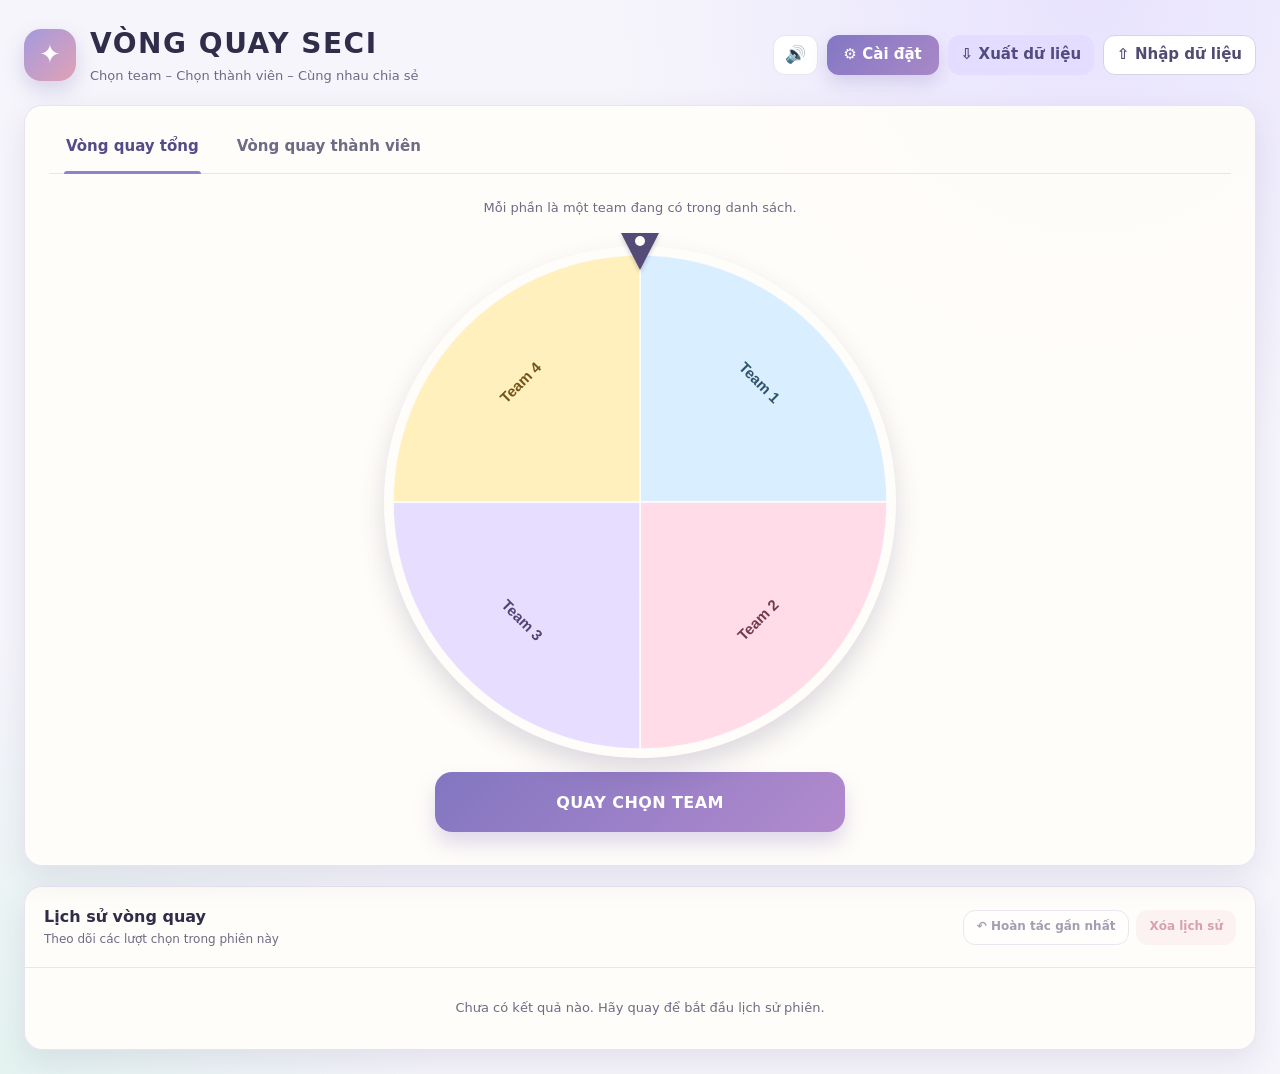
==== index.html @ f9c564bc "Add dramatic wheel spin audio" ====
<!doctype html>
<html lang="vi">
<head>
  <meta charset="UTF-8" />
  <meta name="viewport" content="width=device-width, initial-scale=1.0" />
  <meta name="theme-color" content="#7d78bd" />
  <title>Vòng quay SECI</title>
  <style>
    :root {
      --ink: #302d4a;
      --muted: #6e6b85;
      --paper: #fffdf9;
      --canvas: #f6f5fb;
      --line: #e8e5f0;
      --lilac: #e4ddff;
      --lavender: #8d82c9;
      --pink: #ffdce6;
      --rose: #db7893;
      --mint: #d5f2e7;
      --teal: #5aa98e;
      --cream: #fff0bd;
      --gold: #c99838;
      --blue: #d8edff;
      --blue-strong: #599cc7;
      --danger: #b54f6e;
      --shadow: 0 12px 32px rgba(61, 51, 106, .10);
      --radius: 18px;
    }

    * { box-sizing: border-box; }
    html { min-width: 320px; background: var(--canvas); }
    body {
      min-height: 100vh; margin: 0; color: var(--ink); background:
        radial-gradient(circle at 85% 0%, rgba(228, 221, 255, .75), transparent 30rem),
        radial-gradient(circle at 0% 100%, rgba(213, 242, 231, .55), transparent 27rem), var(--canvas);
      font-family: system-ui, -apple-system, "Segoe UI", Roboto, "Noto Sans", Arial, sans-serif; font-size: 15px; line-height: 1.45;
    }
    button, input { font: inherit; }
    button { color: inherit; cursor: pointer; }
    button:disabled { opacity: .52; cursor: not-allowed; transform: none !important; }
    .app-shell { max-width: 1600px; margin: 0 auto; padding: 24px; }
    .topbar {
      display: flex; align-items: center; justify-content: space-between; gap: 22px;
      margin-bottom: 20px;
    }
    .brand { display: flex; align-items: center; gap: 14px; }
    .brand-mark {
      position: relative; width: 52px; height: 52px; display: grid; place-items: center; padding: 0; overflow: hidden; border: 0; border-radius: 17px;
      background: linear-gradient(135deg, #a49add, #e1a1b6); color: white; box-shadow: 0 9px 20px rgba(122, 108, 183, .25);
      font-size: 26px; transform: none;
    }
    .brand-mark img { width: 100%; height: 100%; display: none; object-fit: cover; transform: none; }
    .brand-mark.has-image img { display: block; }
    .brand-mark.has-image .brand-symbol { display: none; }
    .brand-mark::after { content: "Đổi"; position: absolute; inset: auto 0 0; padding: 3px 0 4px; color: white; background: rgba(50,45,74,.72); font-size: 9px; font-weight: 850; opacity: 0; transition: opacity .18s ease; }
    .brand-mark:hover::after, .brand-mark:focus-visible::after { opacity: 1; }
    h1, h2, h3, p { margin: 0; }
    h1 { letter-spacing: .055em; font-size: clamp(20px, 3vw, 28px); font-weight: 800; }
    .tagline { color: var(--muted); margin-top: 2px; font-size: 13px; }
    .top-actions { display: flex; align-items: center; gap: 9px; flex-wrap: wrap; justify-content: flex-end; }
    .icon-button, .soft-button, .outline-button, .primary-button, .danger-button {
      border: 0; min-height: 40px; border-radius: 12px; font-weight: 750; transition: transform .18s ease, filter .18s ease, background .18s ease;
    }
    .icon-button:hover, .soft-button:hover, .outline-button:hover, .primary-button:hover, .danger-button:hover { transform: translateY(-2px); filter: brightness(.98); }
    .icon-button { min-width: 40px; padding: 0 11px; background: white; border: 1px solid var(--line); font-size: 17px; }
    .soft-button { padding: 0 13px; background: var(--lilac); color: #514b80; }
    .outline-button { padding: 0 13px; background: white; border: 1px solid #d8d2e7; color: #504b70; }
    .primary-button { padding: 0 17px; background: linear-gradient(135deg, #8377c4, #a988c7); color: white; box-shadow: 0 8px 18px rgba(120, 103, 181, .22); }
    .danger-button { padding: 0 13px; background: #fde8ed; color: var(--danger); }

    .main-layout { display: block; }
    .panel { background: rgba(255, 253, 249, .94); border: 1px solid rgba(231, 226, 241, .95); border-radius: var(--radius); box-shadow: var(--shadow); }
    .side-panel { overflow: hidden; position: sticky; top: 15px; }
    .panel-heading { display: flex; align-items: flex-start; justify-content: space-between; gap: 12px; padding: 20px 19px 14px; }
    .panel-heading h2 { font-size: 16px; }
    .panel-subtitle { font-size: 12px; color: var(--muted); margin-top: 3px; }
    .team-list { max-height: calc(100vh - 278px); min-height: 165px; overflow: auto; padding: 0 12px 12px; }
    .empty-side { text-align: center; padding: 26px 12px; color: var(--muted); font-size: 13px; }
    .team-card { border: 1px solid var(--line); border-radius: 14px; background: #fff; margin: 8px 0; overflow: hidden; }
    .team-card.selected { border-color: #afa5de; box-shadow: 0 0 0 3px rgba(164, 154, 221, .15); }
    .team-top { display: flex; align-items: center; gap: 8px; padding: 10px; }
    .team-collapse { flex: 1; display: flex; align-items: center; gap: 9px; min-width: 0; background: transparent; border: 0; text-align: left; padding: 0; }
    .chevron { color: var(--muted); font-size: 11px; width: 12px; transition: transform .2s; }
    .is-collapsed .chevron { transform: rotate(-90deg); }
    .team-name { overflow: hidden; text-overflow: ellipsis; white-space: nowrap; font-weight: 800; font-size: 14px; }
    .count { flex: 0 0 auto; font-size: 11px; font-weight: 800; padding: 3px 7px; border-radius: 100px; color: #4e8d78; background: var(--mint); }
    .mini-actions { display: flex; gap: 3px; }
    .mini-button { width: 29px; height: 29px; display: grid; place-items: center; border: 0; border-radius: 8px; background: transparent; color: var(--muted); font-size: 14px; }
    .mini-button:hover { background: #f4f1fb; color: var(--lavender); }
    .mini-button.delete:hover { background: #fbe8ed; color: var(--danger); }
    .member-list { padding: 0 10px 9px 30px; }
    .member-row { display: flex; align-items: center; min-height: 32px; gap: 6px; color: #58546e; font-size: 13px; }
    .member-dot { height: 6px; width: 6px; border-radius: 50%; background: #b3a9df; flex: 0 0 auto; }
    .member-name { flex: 1; overflow: hidden; white-space: nowrap; text-overflow: ellipsis; }
    .member-empty { color: #9994aa; font-size: 12px; padding: 4px 0; }
    .add-member { width: 100%; margin: 7px 0 1px; min-height: 31px; color: #5c5493; font-size: 12px; font-weight: 800; background: #f3f0fd; border: 0; border-radius: 9px; }
    .add-team-wrap { padding: 12px; border-top: 1px solid var(--line); }
    .add-team-wrap .primary-button { width: 100%; }
    .manage-tools { padding: 0 12px 13px; display: grid; grid-template-columns: 1fr 1fr; gap: 7px; }
    .manage-tools button { min-height: 34px; font-size: 12px; }
    .file-input { display: none; }

    .workspace { min-width: 0; display: grid; gap: 20px; }
    .spinner-panel { min-height: 650px; padding: 0 24px 25px; overflow: hidden; position: relative; }
    .tabs { height: 68px; display: flex; align-items: end; gap: 4px; border-bottom: 1px solid var(--line); }
    .tab-button { position: relative; padding: 0 17px 16px; background: transparent; color: var(--muted); border: 0; font-weight: 800; }
    .tab-button[aria-selected="true"] { color: #534c86; }
    .tab-button[aria-selected="true"]::after { content: ""; position: absolute; height: 3px; border-radius: 3px 3px 0 0; background: #8e82c9; left: 15px; right: 15px; bottom: -1px; }
    .spin-layout { min-height: 560px; display: grid; place-items: center; }
    .wheel-area { width: 100%; min-width: 0; display: grid; justify-items: center; padding: 25px 0 8px; }
    .wheel-caption { font-size: 13px; color: var(--muted); text-align: center; max-width: 510px; margin: 0 auto 14px; }
    .member-team-picker { width: min(100%, 430px); display: flex; align-items: center; gap: 11px; margin: 0 auto 13px; padding: 10px 12px; border: 1px solid #ddd7ee; border-radius: 14px; background: #f8f5ff; }
    .member-team-picker[hidden] { display: none; }
    .member-team-picker label { flex: 0 0 auto; color: #5d5680; font-size: 12px; font-weight: 850; }
    .member-team-picker select { min-width: 0; flex: 1; height: 38px; padding: 0 34px 0 11px; border: 1px solid #d7d0e8; border-radius: 10px; outline: none; color: var(--ink); background: white; font-weight: 750; cursor: pointer; }
    .member-team-picker select:focus { border-color: #9287cc; box-shadow: 0 0 0 3px rgba(146, 135, 204, .16); }
    .wheel-wrap { width: min(100%, 540px); position: relative; aspect-ratio: 1; display: grid; place-items: center; padding: 14px; }
    .pointer { z-index: 4; position: absolute; top: 1px; left: 50%; transform: translateX(-50%); width: 0; height: 0; border-left: 19px solid transparent; border-right: 19px solid transparent; border-top: 37px solid #554b77; filter: drop-shadow(0 3px 2px rgba(45, 41, 67, .2)); }
    .pointer::after { content: ""; position: absolute; top: -34px; left: -5px; width: 10px; height: 10px; background: #fffdf9; border-radius: 50%; }
    .wheel-disc { width: 100%; height: 100%; border: 9px solid #fffdf9; border-radius: 50%; background: #fff; box-shadow: 0 13px 26px rgba(65, 56, 111, .18), inset 0 0 0 1px rgba(80,70,110,.11); overflow: hidden; will-change: transform; }
    #wheelCanvas { display: block; width: 100%; height: 100%; }
    .wheel-empty { position: absolute; inset: 15%; display: grid; place-items: center; text-align: center; border-radius: 50%; padding: 40px; color: var(--muted); background: #f5f3fa; font-size: 14px; }
    .wheel-empty[hidden] { display: none; }
    .spin-button { width: min(100%, 410px); min-height: 60px; border: 0; border-radius: 17px; background: linear-gradient(135deg, #8276c1, #b28acd); color: white; font-size: 16px; letter-spacing: .025em; font-weight: 900; box-shadow: 0 12px 20px rgba(129, 111, 190, .25); transition: transform .18s ease, box-shadow .18s ease; }
    .spin-button:hover { transform: translateY(-3px); box-shadow: 0 16px 25px rgba(129, 111, 190, .32); }
    .spin-button.spinning { background: linear-gradient(135deg, #aaa4c5, #bca7c2); }

    .selected-team-card { padding: 18px; background: linear-gradient(140deg, #f4f1ff, #fffaf7); border: 1px solid #e5def8; border-radius: 15px; }
    .selected-team-card .eyebrow, .setting-label { color: var(--muted); font-size: 11px; font-weight: 850; letter-spacing: .06em; text-transform: uppercase; }
    .selected-team-name { margin-top: 5px; font-weight: 900; font-size: 18px; overflow-wrap: anywhere; }
    .not-selected { color: var(--muted); font-size: 14px; line-height: 1.6; }
    .settings-card { padding: 17px; border: 1px solid var(--line); border-radius: 15px; background: #fff; }
    .setting-row { display: flex; gap: 12px; align-items: center; justify-content: space-between; }
    .setting-copy { font-weight: 800; font-size: 13px; }
    .setting-help { color: var(--muted); font-size: 12px; margin-top: 3px; max-width: 200px; }
    .switch { position: relative; flex: 0 0 auto; width: 46px; height: 26px; border: 0; border-radius: 16px; background: #d9d6e3; padding: 0; transition: background .2s; }
    .switch::after { content: ""; position: absolute; top: 4px; left: 4px; width: 18px; height: 18px; border-radius: 50%; background: #fff; box-shadow: 0 1px 3px rgba(0,0,0,.16); transition: transform .2s; }
    .switch.on { background: #7eb89e; }
    .switch.on::after { transform: translateX(20px); }
    .action-stack { display: grid; gap: 8px; }
    .action-stack button { width: 100%; min-height: 39px; font-size: 12px; }
    .available-counter { padding: 12px 15px; color: #57516e; background: #fff8dd; border: 1px solid #f3e5ad; border-radius: 13px; font-size: 12px; }
    .available-counter strong { color: #a2711c; }

    .history-panel { overflow: hidden; }
    .history-head { display: flex; gap: 12px; align-items: center; justify-content: space-between; padding: 18px 19px; border-bottom: 1px solid var(--line); }
    .history-head h2 { font-size: 16px; }
    .history-actions { display: flex; gap: 7px; }
    .history-actions button { min-height: 35px; font-size: 12px; }
    .history-scroller { overflow-x: auto; }
    table { width: 100%; border-collapse: collapse; min-width: 660px; }
    th { color: var(--muted); background: #fcfbfe; font-size: 11px; letter-spacing: .04em; text-align: left; text-transform: uppercase; }
    th, td { padding: 12px 15px; border-bottom: 1px solid #efedf4; }
    td { font-size: 13px; }
    tbody tr:last-child td { border-bottom: 0; }
    .type-chip, .status-chip { display: inline-flex; align-items: center; border-radius: 50px; padding: 4px 8px; font-size: 11px; font-weight: 800; white-space: nowrap; }
    .type-team { color: #62529d; background: #eeeaff; }
    .type-member { color: #397d69; background: #e2f5ed; }
    .status-done { background: #dcf2e9; color: #347966; }
    .status-pending { background: #f6f1e8; color: #8e794a; }
    .history-empty { padding: 31px; color: var(--muted); text-align: center; font-size: 13px; }
    .history-result { font-weight: 800; max-width: 210px; overflow: hidden; text-overflow: ellipsis; white-space: nowrap; }

    .modal-backdrop { z-index: 50; position: fixed; inset: 0; display: none; align-items: center; justify-content: center; padding: 18px; background: rgba(42, 37, 62, .38); backdrop-filter: blur(3px); }
    .modal-backdrop.is-open { display: flex; animation: fade .2s ease; }
    .modal { width: min(100%, 500px); padding: 26px; border-radius: 22px; background: #fffdf9; box-shadow: 0 24px 70px rgba(38, 31, 66, .25); animation: pop .28s cubic-bezier(.2,.8,.2,1); }
    .modal.small { width: min(100%, 420px); }
    .modal-kicker { color: #8277b3; font-size: 12px; text-align: center; font-weight: 900; letter-spacing: .12em; text-transform: uppercase; }
    .modal-result { margin: 9px 0 2px; text-align: center; font-size: clamp(25px, 5vw, 34px); line-height: 1.16; font-weight: 900; overflow-wrap: anywhere; }
    .modal-detail { margin: 8px 0 23px; text-align: center; color: var(--muted); }
    .result-symbol { width: 64px; height: 64px; display: grid; place-items: center; margin: -52px auto 14px; border-radius: 20px; background: linear-gradient(135deg, #a79cdb, #e69db5); color: white; font-size: 31px; box-shadow: 0 10px 20px rgba(126, 105, 179, .3); }
    .modal-actions { display: flex; justify-content: center; flex-wrap: wrap; gap: 9px; }
    .modal-actions button { min-height: 42px; }
    #settingsBackdrop { z-index: 45; }
    .settings-modal { width: min(1060px, 100%); max-height: min(840px, calc(100vh - 28px)); display: flex; flex-direction: column; overflow: hidden; border-radius: 22px; background: #fffdf9; box-shadow: 0 24px 70px rgba(38, 31, 66, .25); animation: pop .28s cubic-bezier(.2,.8,.2,1); }
    .settings-head { display: flex; align-items: center; justify-content: space-between; gap: 16px; padding: 19px 22px; border-bottom: 1px solid var(--line); }
    .settings-head h2 { font-size: 20px; }
    .settings-head p { margin-top: 3px; color: var(--muted); font-size: 13px; }
    .settings-grid { display: grid; grid-template-columns: minmax(330px, 1.2fr) minmax(280px, .8fr); min-height: 0; overflow: auto; }
    .settings-modal .side-panel { position: static; border: 0; border-radius: 0; box-shadow: none; border-right: 1px solid var(--line); background: transparent; }
    .settings-modal .team-list { max-height: 490px; }
    .round-settings { display: grid; gap: 13px; align-content: center; padding: 22px; background: linear-gradient(145deg, rgba(245,242,253,.76), rgba(255,253,249,.1)); }
    .round-settings .action-stack { margin-top: 2px; }
    .dialog-title { font-size: 20px; }
    .dialog-message { color: var(--muted); margin: 8px 0 16px; }
    .dialog-label { display: block; margin-bottom: 6px; font-size: 12px; font-weight: 850; color: #5d5973; }
    .dialog-input { width: 100%; border: 1px solid #d9d3e5; outline: none; border-radius: 11px; padding: 11px 12px; color: var(--ink); background: #fff; }
    .dialog-input:focus { border-color: #9287cc; box-shadow: 0 0 0 3px rgba(146, 135, 204, .16); }
    .dialog-error { min-height: 18px; margin-top: 6px; color: var(--danger); font-size: 12px; }
    .dialog-actions { display: flex; justify-content: flex-end; gap: 8px; margin-top: 17px; }
    .toast { z-index: 80; position: fixed; left: 50%; bottom: 23px; transform: translate(-50%, 25px); opacity: 0; pointer-events: none; max-width: calc(100% - 30px); padding: 10px 15px; border-radius: 12px; color: #fff; background: #4f4965; box-shadow: 0 9px 22px rgba(34,30,50,.2); font-size: 13px; font-weight: 700; transition: opacity .2s, transform .2s; }
    .toast.show { opacity: 1; transform: translate(-50%, 0); }
    .toast.error { background: #a74d67; }
    .confetti-piece { z-index: 75; position: fixed; top: -22px; width: 9px; height: 14px; pointer-events: none; border-radius: 3px; animation: fall var(--fall-time) cubic-bezier(.1,.8,.2,1) forwards; }
    @keyframes fall { to { transform: translate(var(--drift), 110vh) rotate(720deg); opacity: .1; } }
    @keyframes fade { from { opacity: 0; } to { opacity: 1; } }
    @keyframes pop { from { transform: scale(.92) translateY(12px); opacity: 0; } to { transform: scale(1) translateY(0); opacity: 1; } }

    @media (max-width: 1050px) {
      .spinner-panel { padding-left: 18px; padding-right: 18px; }
    }
    @media (max-width: 720px) {
      .app-shell { padding: 12px; }
      .topbar { align-items: flex-start; flex-direction: column; gap: 13px; }
      .top-actions { justify-content: flex-start; width: 100%; }
      .spinner-panel { min-height: 0; }
      .tabs { overflow-x: auto; height: 59px; }
      .tab-button { white-space: nowrap; padding-left: 12px; padding-right: 12px; }
      .wheel-wrap { width: min(100%, 470px); }
      .spin-layout { min-height: 0; }
      .history-head { align-items: flex-start; flex-direction: column; }
      .history-actions { width: 100%; }
      .history-actions button { flex: 1; }
      .modal { padding: 24px 17px 18px; }
      .settings-grid { grid-template-columns: 1fr; }
      .settings-modal .side-panel { border-right: 0; border-bottom: 1px solid var(--line); }
      .settings-modal .team-list { max-height: 320px; }
      .round-settings { padding: 17px; }
    }
  </style>
</head>
<body>
  <main class="app-shell">
    <header class="topbar">
      <div class="brand">
        <button id="logoButton" class="brand-mark" type="button" title="Bấm để tải logo lên" aria-label="Tải ảnh logo lên">
          <span class="brand-symbol" aria-hidden="true">✦</span>
          <img id="brandLogo" alt="Logo SECI" />
        </button>
        <input id="logoInput" class="file-input" type="file" accept="image/png,image/jpeg,image/webp" />
        <div>
          <h1>VÒNG QUAY SECI</h1>
          <p class="tagline">Chọn team – Chọn thành viên – Cùng nhau chia sẻ</p>
        </div>
      </div>
      <div class="top-actions">
        <button id="soundButton" class="icon-button" type="button" title="Bật/tắt âm thanh" aria-label="Bật âm thanh">🔊</button>
        <button id="settingsButton" class="primary-button" type="button">⚙ Cài đặt</button>
        <button id="exportButton" class="soft-button" type="button">⇩ Xuất dữ liệu</button>
        <button id="importButton" class="outline-button" type="button">⇧ Nhập dữ liệu</button>
        <input id="importInput" class="file-input" type="file" accept="application/json,.json" />
      </div>
    </header>

    <div class="main-layout">
      <section class="workspace">
        <section class="panel spinner-panel" aria-label="Vòng quay may mắn">
          <div class="tabs" role="tablist" aria-label="Chọn loại vòng quay">
            <button id="teamTab" class="tab-button" type="button" role="tab" aria-selected="true" aria-controls="spinnerView">Vòng quay tổng</button>
            <button id="memberTab" class="tab-button" type="button" role="tab" aria-selected="false" aria-controls="spinnerView">Vòng quay thành viên</button>
          </div>
          <div id="spinnerView" class="spin-layout">
            <div class="wheel-area">
              <div id="memberTeamPicker" class="member-team-picker" hidden>
                <label for="memberTeamSelect">Chọn team</label>
                <select id="memberTeamSelect" aria-label="Chọn team để quay thành viên"></select>
              </div>
              <p id="wheelCaption" class="wheel-caption"></p>
              <div class="wheel-wrap" aria-label="Vòng quay">
                <div class="pointer" aria-hidden="true"></div>
                <div id="wheelDisc" class="wheel-disc"><canvas id="wheelCanvas"></canvas></div>
                <div id="wheelEmpty" class="wheel-empty" hidden></div>
              </div>
              <button id="spinButton" class="spin-button" type="button">QUAY CHỌN TEAM</button>
            </div>
          </div>
        </section>

        <section class="panel history-panel" aria-label="Lịch sử vòng quay">
          <div class="history-head">
            <div><h2>Lịch sử vòng quay</h2><p class="panel-subtitle">Theo dõi các lượt chọn trong phiên này</p></div>
            <div class="history-actions">
              <button id="undoButton" class="outline-button" type="button">↶ Hoàn tác gần nhất</button>
              <button id="clearHistoryButton" class="danger-button" type="button">Xóa lịch sử</button>
            </div>
          </div>
          <div id="historyContent" class="history-scroller"></div>
        </section>
      </section>
    </div>
  </main>

  <div id="resultBackdrop" class="modal-backdrop" aria-hidden="true">
    <section class="modal" role="dialog" aria-modal="true" aria-labelledby="resultTitle">
      <div class="result-symbol" aria-hidden="true">✦</div>
      <p id="resultKicker" class="modal-kicker">Kết quả vòng quay</p>
      <h2 id="resultTitle" class="modal-result"></h2>
      <p id="resultDetail" class="modal-detail"></p>
      <div id="resultActions" class="modal-actions"></div>
    </section>
  </div>
  <div id="dialogBackdrop" class="modal-backdrop" aria-hidden="true">
    <section class="modal small" role="dialog" aria-modal="true" aria-labelledby="dialogTitle">
      <h2 id="dialogTitle" class="dialog-title"></h2>
      <p id="dialogMessage" class="dialog-message"></p>
      <label id="dialogLabel" class="dialog-label" for="dialogInput" hidden></label>
      <input id="dialogInput" class="dialog-input" maxlength="80" autocomplete="off" hidden />
      <div id="dialogError" class="dialog-error" aria-live="polite"></div>
      <div id="dialogActions" class="dialog-actions"></div>
    </section>
  </div>
  <div id="settingsBackdrop" class="modal-backdrop" aria-hidden="true">
    <section class="settings-modal" role="dialog" aria-modal="true" aria-labelledby="settingsTitle">
      <header class="settings-head">
        <div>
          <h2 id="settingsTitle">Cài đặt phiên quay</h2>
          <p>Quản lý team và điều chỉnh cách hoạt động của vòng quay.</p>
        </div>
        <button id="closeSettingsButton" class="icon-button" type="button" aria-label="Đóng cài đặt" title="Đóng cài đặt">×</button>
      </header>
      <div class="settings-grid">
        <aside class="panel side-panel" aria-label="Quản lý danh sách team">
          <div class="panel-heading">
            <div>
              <h2>Quản lý team</h2>
              <p id="teamSummary" class="panel-subtitle">0 team</p>
            </div>
          </div>
          <div id="teamList" class="team-list"></div>
          <div class="add-team-wrap"><button id="addTeamButton" class="primary-button" type="button">＋ Thêm team</button></div>
          <div class="manage-tools">
            <button id="restoreSampleButton" class="soft-button" type="button">↺ Dữ liệu mẫu</button>
            <button id="newSessionButton" class="outline-button" type="button">✦ Phiên mới</button>
          </div>
        </aside>
        <section class="round-settings" aria-label="Thiết lập vòng quay">
          <div class="selected-team-card">
            <div class="eyebrow">Team đang chọn</div>
            <div id="selectedTeamText" class="selected-team-name">Chưa chọn team</div>
            <p id="selectedTeamHint" class="not-selected">Hãy quay vòng tổng để bắt đầu.</p>
          </div>
          <div class="settings-card">
            <div class="setting-row">
              <div>
                <div class="setting-copy">Loại kết quả sau khi quay</div>
                <div class="setting-help">Tạm ẩn kết quả ở những lượt quay sau.</div>
              </div>
              <button id="excludeSwitch" class="switch" type="button" role="switch" aria-checked="false" aria-label="Loại kết quả sau khi quay"></button>
            </div>
          </div>
          <div id="availableCounter" class="available-counter"></div>
          <div class="action-stack">
            <button id="restoreAllButton" class="soft-button" type="button">↺ Khôi phục tất cả kết quả</button>
            <button id="startNewButton" class="outline-button" type="button">✦ Bắt đầu phiên mới</button>
          </div>
        </section>
      </div>
    </section>
  </div>
  <div id="toast" class="toast" role="status" aria-live="polite"></div>

  <script>
    'use strict';

    /* Vòng quay SECI: dữ liệu được lưu cục bộ trong trình duyệt. */
    const STORAGE_KEY = 'seci-lucky-wheel-v1';
    const COLORS = [
      '#d9eefe', '#ffdce7', '#e6ddff', '#fff0bd', '#d6f2e6', '#ffd9c8', '#d8e4ff', '#f3d9eb', '#e1f1cd', '#ffe5a6'
    ];
    const TEXT_COLORS = ['#31536a', '#713c50', '#524470', '#72551c', '#276c59', '#764835', '#41558a', '#703c61', '#456326', '#735119'];
    const $ = (selector) => document.querySelector(selector);
    const els = {
      teamList: $('#teamList'), teamSummary: $('#teamSummary'), addTeam: $('#addTeamButton'), settings: $('#settingsButton'), closeSettings: $('#closeSettingsButton'), settingsBackdrop: $('#settingsBackdrop'),
      restoreSample: $('#restoreSampleButton'), newSession: $('#newSessionButton'), startNew: $('#startNewButton'),
      teamTab: $('#teamTab'), memberTab: $('#memberTab'), memberTeamPicker: $('#memberTeamPicker'), memberTeamSelect: $('#memberTeamSelect'), wheelCanvas: $('#wheelCanvas'), wheelDisc: $('#wheelDisc'),
      wheelCaption: $('#wheelCaption'), wheelEmpty: $('#wheelEmpty'), spin: $('#spinButton'),
      selectedTeamText: $('#selectedTeamText'), selectedTeamHint: $('#selectedTeamHint'), excludeSwitch: $('#excludeSwitch'),
      availableCounter: $('#availableCounter'), restoreAll: $('#restoreAllButton'), history: $('#historyContent'),
      undo: $('#undoButton'), clearHistory: $('#clearHistoryButton'), sound: $('#soundButton'), export: $('#exportButton'),
      import: $('#importButton'), importInput: $('#importInput'), resultBackdrop: $('#resultBackdrop'), resultKicker: $('#resultKicker'),
      resultTitle: $('#resultTitle'), resultDetail: $('#resultDetail'), resultActions: $('#resultActions'),
      dialogBackdrop: $('#dialogBackdrop'), dialogTitle: $('#dialogTitle'), dialogMessage: $('#dialogMessage'),
      dialogLabel: $('#dialogLabel'), dialogInput: $('#dialogInput'), dialogError: $('#dialogError'), dialogActions: $('#dialogActions'), toast: $('#toast'),
      logoButton: $('#logoButton'), logoInput: $('#logoInput'), brandLogo: $('#brandLogo')
    };

    const uid = () => (window.crypto && window.crypto.randomUUID ? window.crypto.randomUUID() : `${Date.now()}-${Math.random().toString(16).slice(2)}`);
    const normalizeText = (value) => String(value || '').trim().replace(/\s+/g, ' ');
    const nameKey = (value) => normalizeText(value).toLocaleLowerCase('vi');
    const memberKey = (teamId, memberId) => `${teamId}:${memberId}`;
    const makeSamples = () => Array.from({ length: 4 }, (_, teamIndex) => ({
      id: uid(), name: `Team ${teamIndex + 1}`,
      members: Array.from({ length: 3 }, (_, memberIndex) => ({ id: uid(), name: `Thành viên ${memberIndex + 1}` }))
    }));
    const initialState = () => ({
      teams: makeSamples(), history: [], excludedTeams: [], excludedMembers: [],
      selectedTeamId: null, activeTab: 'team', teaseStep: 0,
      settings: { excludeAfterSpin: false, sound: true, logoData: '' }, rotations: { team: 0, member: 0 }
    });

    function readState() {
      try {
        const raw = localStorage.getItem(STORAGE_KEY);
        if (!raw) return initialState();
        return normalizeImportedState(JSON.parse(raw));
      } catch (_) { return initialState(); }
    }

    function normalizeImportedState(raw) {
      const source = raw && raw.data ? raw.data : raw;
      if (!source || !Array.isArray(source.teams)) throw new Error('Dữ liệu không có danh sách team hợp lệ.');
      const seenTeamNames = new Set(); const seenTeamIds = new Set();
      const teams = source.teams.map((team) => {
        const teamName = normalizeText(team && team.name);
        if (!teamName) throw new Error('Mỗi team phải có tên.');
        if (seenTeamNames.has(nameKey(teamName))) throw new Error(`Tên team bị trùng: ${teamName}.`);
        seenTeamNames.add(nameKey(teamName));
        const teamId = typeof team.id === 'string' && /^[A-Za-z0-9_-]+$/.test(team.id) ? team.id : uid();
        if (seenTeamIds.has(teamId)) throw new Error('Dữ liệu có mã team bị trùng.');
        seenTeamIds.add(teamId);
        const seenMemberNames = new Set(); const seenMemberIds = new Set();
        const members = Array.isArray(team.members) ? team.members.map((member) => {
          const memberName = normalizeText(member && member.name);
          if (!memberName) throw new Error(`Team ${teamName} có thành viên không hợp lệ.`);
          if (seenMemberNames.has(nameKey(memberName))) throw new Error(`Team ${teamName} có tên thành viên trùng nhau.`);
          seenMemberNames.add(nameKey(memberName));
          const memberId = typeof member.id === 'string' && /^[A-Za-z0-9_-]+$/.test(member.id) ? member.id : uid();
          if (seenMemberIds.has(memberId)) throw new Error(`Team ${teamName} có mã thành viên bị trùng.`);
          seenMemberIds.add(memberId);
          return { id: memberId, name: memberName };
        }) : [];
        return { id: teamId, name: teamName, members };
      });
      const teamIds = new Set(teams.map(t => t.id));
      const validTeamId = (id) => typeof id === 'string' && teamIds.has(id);
      const validMemberKey = (key) => {
        const [teamId, ...rest] = String(key).split(':'); const memberId = rest.join(':');
        return teams.some(t => t.id === teamId && t.members.some(m => m.id === memberId));
      };
      const history = Array.isArray(source.history) ? source.history.filter(h => h && (h.type === 'team' || h.type === 'member')).map((h) => ({
        id: typeof h.id === 'string' ? h.id : uid(), type: h.type, resultId: String(h.resultId || ''), resultName: normalizeText(h.resultName) || 'Không rõ',
        teamId: String(h.teamId || ''), teamName: normalizeText(h.teamName) || 'Không rõ', time: typeof h.time === 'string' ? h.time : new Date().toISOString(),
        participated: Boolean(h.participated), eliminated: Boolean(h.eliminated)
      })) : [];
      return {
        teams, history, excludedTeams: Array.from(new Set((source.excludedTeams || []).filter(validTeamId))),
        excludedMembers: Array.from(new Set((source.excludedMembers || []).filter(validMemberKey))),
        selectedTeamId: validTeamId(source.selectedTeamId) ? source.selectedTeamId : null,
        activeTab: source.activeTab === 'member' ? 'member' : 'team',
        teaseStep: Number.isInteger(source.teaseStep) ? ((source.teaseStep % 7) + 7) % 7 : 0,
        settings: {
          excludeAfterSpin: Boolean(source.settings && source.settings.excludeAfterSpin),
          sound: !(source.settings && source.settings.sound === false),
          logoData: source.settings && typeof source.settings.logoData === 'string' && /^data:image\/(png|jpeg|webp);base64,/i.test(source.settings.logoData) && source.settings.logoData.length < 2000000 ? source.settings.logoData : ''
        },
        rotations: { team: Number(source.rotations && source.rotations.team) || 0, member: Number(source.rotations && source.rotations.member) || 0 }
      };
    }

    let state = readState();
    let spinning = false;
    let openDialog = null;
    let toastTimer = null;
    let audioContext = null;
    const collapsedTeams = new Set();
    let activeResultRecord = null;

    function persist() { localStorage.setItem(STORAGE_KEY, JSON.stringify(state)); }
    function isDisabled() { return spinning; }
    function currentTeam() { return state.teams.find(team => team.id === state.selectedTeamId) || null; }
    function availableTeams() {
      const remaining = state.teams.filter(team => !state.settings.excludeAfterSpin || !state.excludedTeams.includes(team.id));
      return remaining.length || !state.settings.excludeAfterSpin ? remaining : state.teams;
    }
    function availableMembers(team) {
      const members = team ? team.members : [];
      const remaining = members.filter(member => !state.settings.excludeAfterSpin || !state.excludedMembers.includes(memberKey(team.id, member.id)));
      return remaining.length || !state.settings.excludeAfterSpin ? remaining : members;
    }
    function recycleExhaustedResults(tab, team) {
      if (!state.settings.excludeAfterSpin) return;
      if (tab === 'team' && state.teams.length && state.teams.every(item => state.excludedTeams.includes(item.id))) state.excludedTeams = [];
      if (tab === 'member' && team && team.members.length && team.members.every(item => state.excludedMembers.includes(memberKey(team.id, item.id)))) state.excludedMembers = state.excludedMembers.filter(key => !key.startsWith(`${team.id}:`));
    }
    function currentItems() { return state.activeTab === 'team' ? availableTeams() : availableMembers(currentTeam()); }
    function randomIndex(length) {
      if (length < 1) return -1;
      if (window.crypto && window.crypto.getRandomValues) {
        const ceiling = Math.floor(0x100000000 / length) * length;
        const bucket = new Uint32Array(1);
        do { window.crypto.getRandomValues(bucket); } while (bucket[0] >= ceiling);
        return bucket[0] % length;
      }
      return Math.floor(Math.random() * length);
    }
    function escapeHtml(value) { return String(value).replace(/[&<>'"]/g, char => ({ '&': '&amp;', '<': '&lt;', '>': '&gt;', "'": '&#039;', '"': '&quot;' })[char]); }
    function truncate(value, max) { return value.length <= max ? value : `${value.slice(0, Math.max(1, max - 1))}…`; }
    function formatTime(iso) { try { return new Intl.DateTimeFormat('vi-VN', { dateStyle: 'short', timeStyle: 'medium' }).format(new Date(iso)); } catch (_) { return iso; } }

    function showToast(message, type = '') {
      clearTimeout(toastTimer); els.toast.textContent = message; els.toast.className = `toast ${type}`.trim();
      requestAnimationFrame(() => els.toast.classList.add('show'));
      toastTimer = setTimeout(() => els.toast.classList.remove('show'), 3300);
    }

    function setButtonDisabled(button, disabled) { button.disabled = disabled; }

    function renderTeams() {
      const disabled = isDisabled();
      els.teamSummary.textContent = `${state.teams.length} team · ${state.teams.reduce((sum, team) => sum + team.members.length, 0)} thành viên`;
      if (!state.teams.length) {
        els.teamList.innerHTML = '<div class="empty-side">Chưa có team nào.<br>Hãy thêm team để bắt đầu.</div>';
      } else {
        els.teamList.innerHTML = state.teams.map(team => {
          const collapsed = collapsedTeams.has(team.id);
          const selected = team.id === state.selectedTeamId ? ' selected' : '';
          const memberRows = team.members.length ? team.members.map(member => `
            <div class="member-row" title="${escapeHtml(member.name)}"><span class="member-dot"></span><span class="member-name">${escapeHtml(member.name)}</span>
              <button class="mini-button" type="button" data-action="rename-member" data-team-id="${team.id}" data-member-id="${member.id}" title="Sửa tên thành viên" aria-label="Sửa ${escapeHtml(member.name)}" ${disabled ? 'disabled' : ''}>✎</button>
              <button class="mini-button delete" type="button" data-action="delete-member" data-team-id="${team.id}" data-member-id="${member.id}" title="Xóa thành viên" aria-label="Xóa ${escapeHtml(member.name)}" ${disabled ? 'disabled' : ''}>×</button>
            </div>`).join('') : '<div class="member-empty">Chưa có thành viên.</div>';
          return `<article class="team-card${selected}${collapsed ? ' is-collapsed' : ''}">
            <div class="team-top">
              <button class="team-collapse" type="button" data-action="collapse" data-team-id="${team.id}" aria-expanded="${!collapsed}">
                <span class="chevron">▼</span><span class="team-name" title="${escapeHtml(team.name)}">${escapeHtml(team.name)}</span><span class="count">${team.members.length}</span>
              </button>
              <div class="mini-actions">
                <button class="mini-button" type="button" data-action="rename-team" data-team-id="${team.id}" title="Sửa tên team" aria-label="Sửa ${escapeHtml(team.name)}" ${disabled ? 'disabled' : ''}>✎</button>
                <button class="mini-button delete" type="button" data-action="delete-team" data-team-id="${team.id}" title="Xóa team" aria-label="Xóa ${escapeHtml(team.name)}" ${disabled ? 'disabled' : ''}>×</button>
              </div>
            </div>
            ${collapsed ? '' : `<div class="member-list">${memberRows}<button class="add-member" type="button" data-action="add-member" data-team-id="${team.id}" ${disabled ? 'disabled' : ''}>＋ Thêm thành viên</button></div>`}
          </article>`;
        }).join('');
      }
      [els.addTeam, els.restoreSample, els.newSession, els.startNew, els.restoreAll, els.undo, els.clearHistory, els.export, els.import, els.settings].forEach(button => setButtonDisabled(button, disabled));
    }

    function drawWheel() {
      const canvas = els.wheelCanvas; const rect = canvas.getBoundingClientRect();
      const size = Math.max(1, Math.floor(Math.min(rect.width, rect.height))); const scale = Math.min(window.devicePixelRatio || 1, 2);
      if (!size) return;
      canvas.width = size * scale; canvas.height = size * scale;
      const ctx = canvas.getContext('2d'); ctx.setTransform(scale, 0, 0, scale, 0, 0); ctx.clearRect(0, 0, size, size);
      const items = currentItems(); const center = size / 2; const radius = center;
      canvas.title = items.length ? `Các mục trên vòng quay: ${items.map(item => item.name).join(' · ')}` : '';
      els.wheelEmpty.hidden = items.length > 0;
      if (!items.length) { ctx.fillStyle = '#f5f3fa'; ctx.beginPath(); ctx.arc(center, center, radius, 0, Math.PI * 2); ctx.fill(); return; }
      const segment = (Math.PI * 2) / items.length;
      const labelFont = items.length > 12 ? 10 : items.length > 8 ? 11 : items.length > 5 ? 13 : 15;
      items.forEach((item, index) => {
        const start = -Math.PI / 2 + index * segment; const end = start + segment;
        ctx.beginPath(); ctx.moveTo(center, center); ctx.arc(center, center, radius, start, end); ctx.closePath(); ctx.fillStyle = COLORS[index % COLORS.length]; ctx.fill();
        ctx.strokeStyle = 'rgba(255,255,255,.88)'; ctx.lineWidth = 1.5; ctx.stroke();
        const middle = start + segment / 2;
        const labelRadius = radius * .68;
        ctx.save(); ctx.translate(center + Math.cos(middle) * labelRadius, center + Math.sin(middle) * labelRadius);
        let textAngle = (middle + Math.PI / 2) % (Math.PI * 2);
        if (textAngle > Math.PI / 2 && textAngle < Math.PI * 1.5) textAngle += Math.PI;
        ctx.rotate(textAngle);
        ctx.fillStyle = TEXT_COLORS[index % TEXT_COLORS.length]; ctx.font = `800 ${labelFont}px "Segoe UI", "Noto Sans", Arial, sans-serif`; ctx.textAlign = 'center'; ctx.textBaseline = 'middle';
        const charLimit = items.length > 10 ? 10 : items.length > 6 ? 16 : 25;
        ctx.fillText(truncate(item.name, charLimit), 0, 0, radius * .54);
        ctx.restore();
      });
    }

    function setRotation() {
      const rotation = state.activeTab === 'team' ? state.rotations.team : state.rotations.member;
      els.wheelDisc.style.transition = 'none'; els.wheelDisc.style.transform = `rotate(${rotation}deg)`;
    }
    function renderWheel() {
      const isTeam = state.activeTab === 'team'; const team = currentTeam(); const items = currentItems();
      els.teamTab.setAttribute('aria-selected', String(isTeam)); els.memberTab.setAttribute('aria-selected', String(!isTeam));
      els.memberTab.disabled = spinning;
      els.teamTab.disabled = spinning;
      els.memberTeamPicker.hidden = isTeam;
      if (!isTeam) {
        els.memberTeamSelect.innerHTML = `<option value="">— Chọn một team —</option>${state.teams.map(item => `<option value="${item.id}" ${item.id === state.selectedTeamId ? 'selected' : ''}>${escapeHtml(item.name)} · ${item.members.length} thành viên</option>`).join('')}`;
        els.memberTeamSelect.disabled = spinning || !state.teams.length;
      }
      if (isTeam) {
        els.wheelCaption.textContent = 'Mỗi phần là một team đang có trong danh sách.';
        els.spin.textContent = spinning ? 'ĐANG QUAY…' : 'QUAY CHỌN TEAM';
        els.wheelEmpty.textContent = 'Chưa có team nào để quay.';
      } else {
        els.wheelCaption.textContent = team ? `Đang quay thành viên của ${team.name}` : 'Chọn một team ở phía trên để quay thành viên.';
        els.spin.textContent = spinning ? 'ĐANG QUAY…' : 'QUAY CHỌN THÀNH VIÊN';
        els.wheelEmpty.textContent = !team ? 'Chưa có team được chọn. Hãy quay chọn team trước.' : 'Team này chưa có thành viên để quay.';
      }
      els.spin.disabled = spinning || !items.length;
      els.selectedTeamText.textContent = team ? team.name : 'Chưa chọn team';
      els.selectedTeamHint.textContent = team ? `${team.members.length} thành viên trong team này.` : 'Hãy quay vòng tổng để bắt đầu.';
      els.excludeSwitch.classList.toggle('on', state.settings.excludeAfterSpin); els.excludeSwitch.setAttribute('aria-checked', String(state.settings.excludeAfterSpin)); els.excludeSwitch.disabled = spinning;
      const count = isTeam ? `${items.length}/${state.teams.length} team khả dụng` : team ? `${items.length}/${team.members.length} thành viên khả dụng` : 'Chưa có team được chọn';
      els.availableCounter.innerHTML = `<strong>${count}</strong>${state.settings.excludeAfterSpin ? '<br>Chế độ loại kết quả đang bật.' : '<br>Kết quả có thể được chọn lại.'}`;
      drawWheel(); setRotation();
    }

    function renderHistory() {
      if (!state.history.length) {
        els.history.innerHTML = '<div class="history-empty">Chưa có kết quả nào. Hãy quay để bắt đầu lịch sử phiên.</div>';
        els.undo.disabled = true; els.clearHistory.disabled = true; return;
      }
      els.undo.disabled = spinning; els.clearHistory.disabled = spinning;
      const rows = state.history.map((record, index) => `<tr>
        <td>${index + 1}</td><td><span class="type-chip ${record.type === 'team' ? 'type-team' : 'type-member'}">${record.type === 'team' ? 'Team' : 'Thành viên'}</span></td>
        <td class="history-result" title="${escapeHtml(record.resultName)}">${escapeHtml(record.resultName)}</td>
        <td>${escapeHtml(record.teamName)}</td><td>${formatTime(record.time)}</td>
        <td><span class="status-chip ${record.participated ? 'status-done' : 'status-pending'}">${record.participated ? 'Đã tham gia' : 'Chưa tham gia'}</span></td>
      </tr>`).join('');
      els.history.innerHTML = `<table><thead><tr><th>Lượt</th><th>Loại</th><th>Kết quả</th><th>Team liên quan</th><th>Thời gian</th><th>Trạng thái</th></tr></thead><tbody>${rows}</tbody></table>`;
    }

    function render() { renderTeams(); renderWheel(); renderHistory(); updateSoundButton(); renderLogo(); }
    function updateSoundButton() { els.sound.textContent = state.settings.sound ? '🔊' : '🔇'; els.sound.title = state.settings.sound ? 'Tắt âm thanh' : 'Bật âm thanh'; els.sound.setAttribute('aria-label', els.sound.title); }
    function renderLogo() {
      const hasLogo = Boolean(state.settings.logoData);
      els.logoButton.classList.toggle('has-image', hasLogo);
      if (hasLogo) els.brandLogo.src = state.settings.logoData;
      else els.brandLogo.removeAttribute('src');
    }

    function uploadLogo(file) {
      if (!file) return;
      if (!['image/png', 'image/jpeg', 'image/webp'].includes(file.type)) { showToast('Vui lòng chọn ảnh PNG, JPG hoặc WebP.', 'error'); return; }
      if (file.size > 5 * 1024 * 1024) { showToast('Ảnh logo không được lớn hơn 5 MB.', 'error'); return; }
      const reader = new FileReader();
      reader.onerror = () => showToast('Không thể đọc ảnh logo.', 'error');
      reader.onload = () => {
        const image = new Image();
        image.onerror = () => showToast('File ảnh không hợp lệ.', 'error');
        image.onload = () => {
          const maxSize = 400; const scale = Math.min(1, maxSize / Math.max(image.width, image.height));
          const canvas = document.createElement('canvas'); canvas.width = Math.max(1, Math.round(image.width * scale)); canvas.height = Math.max(1, Math.round(image.height * scale));
          const context = canvas.getContext('2d'); context.drawImage(image, 0, 0, canvas.width, canvas.height);
          state.settings.logoData = canvas.toDataURL('image/webp', .88); persist(); renderLogo(); showToast('Đã cập nhật logo.');
        };
        image.src = reader.result;
      };
      reader.readAsDataURL(file);
    }
    function ensureNotSpinning() { if (spinning) { showToast('Vui lòng chờ vòng quay kết thúc.', 'error'); return false; } return true; }

    function getAudioContext() {
      if (!state.settings.sound) return null;
      try {
        const AudioContextClass = window.AudioContext || window.webkitAudioContext;
        if (!AudioContextClass) return null;
        audioContext ||= new AudioContextClass();
        if (audioContext.state === 'suspended') audioContext.resume().catch(() => {});
        return audioContext;
      } catch (_) { return null; }
    }

    function playSound(type) {
      const context = getAudioContext();
      if (!context) return;
      try {
        const now = context.currentTime;
        if (type === 'result') {
          // Hợp âm mở dần tạo cảm giác chiến thắng, rõ hơn tiếng báo kết quả cũ.
          [523.25, 659.25, 783.99].forEach((frequency, index) => {
            const oscillator = context.createOscillator(); const gain = context.createGain();
            const start = now + index * .075; const end = start + .58;
            oscillator.type = index === 0 ? 'triangle' : 'sine';
            oscillator.frequency.setValueAtTime(frequency, start);
            oscillator.frequency.exponentialRampToValueAtTime(frequency * 1.015, end);
            gain.gain.setValueAtTime(.0001, start); gain.gain.exponentialRampToValueAtTime(.042, start + .025); gain.gain.exponentialRampToValueAtTime(.0001, end);
            oscillator.connect(gain).connect(context.destination); oscillator.start(start); oscillator.stop(end + .02);
          });
          return;
        }

        if (type === 'suspense') {
          // Hai nhịp tim trong khoảng dừng giả để tăng cảm giác chờ đợi.
          [0, .24].forEach((delay, index) => {
            const oscillator = context.createOscillator(); const gain = context.createGain();
            const start = now + delay; const end = start + .17;
            oscillator.type = 'sine'; oscillator.frequency.setValueAtTime(82 - index * 6, start); oscillator.frequency.exponentialRampToValueAtTime(48, end);
            gain.gain.setValueAtTime(.0001, start); gain.gain.exponentialRampToValueAtTime(index ? .055 : .07, start + .018); gain.gain.exponentialRampToValueAtTime(.0001, end);
            oscillator.connect(gain).connect(context.destination); oscillator.start(start); oscillator.stop(end + .02);
          });
          return;
        }

        const oscillator = context.createOscillator(); const gain = context.createGain();
        const isForward = type === 'forward'; const isReverse = type === 'reverse';
        oscillator.type = isForward || isReverse ? 'sawtooth' : 'triangle';
        const startFrequency = isForward ? 250 : isReverse ? 620 : 210;
        const endFrequency = isForward ? 720 : isReverse ? 260 : 105;
        const duration = isForward || isReverse ? .32 : .2;
        oscillator.frequency.setValueAtTime(startFrequency, now); oscillator.frequency.exponentialRampToValueAtTime(endFrequency, now + duration);
        gain.gain.setValueAtTime(.0001, now); gain.gain.exponentialRampToValueAtTime(isForward || isReverse ? .032 : .07, now + .018); gain.gain.exponentialRampToValueAtTime(.0001, now + duration);
        oscillator.connect(gain).connect(context.destination); oscillator.start(now); oscillator.stop(now + duration + .02);
      } catch (_) { /* Một số trình duyệt có thể chặn âm thanh; ứng dụng vẫn hoạt động. */ }
    }

    function playWheelTick(progress) {
      const context = getAudioContext();
      if (!context) return;
      try {
        const now = context.currentTime; const frequency = 1180 - progress * 600; const volume = .042 - progress * .013;
        [1, .52].forEach((ratio, index) => {
          const oscillator = context.createOscillator(); const gain = context.createGain();
          oscillator.type = index ? 'triangle' : 'square'; oscillator.frequency.setValueAtTime(frequency * ratio, now);
          gain.gain.setValueAtTime(.0001, now); gain.gain.exponentialRampToValueAtTime(volume * (index ? .48 : 1), now + .003); gain.gain.exponentialRampToValueAtTime(.0001, now + .034);
          oscillator.connect(gain).connect(context.destination); oscillator.start(now); oscillator.stop(now + .039);
        });
      } catch (_) { /* Giữ vòng quay hoạt động nếu trình duyệt không hỗ trợ Web Audio. */ }
    }

    function startSpinTension(duration, mode = 'main') {
      const context = getAudioContext();
      if (!context) return () => {};
      try {
        const now = context.currentTime; const seconds = Math.max(.25, duration / 1000);
        const filter = context.createBiquadFilter(); const gain = context.createGain();
        const lowTone = context.createOscillator(); const tensionTone = context.createOscillator();
        filter.type = 'lowpass'; filter.Q.value = 3.4;
        filter.frequency.setValueAtTime(mode === 'tease' ? 360 : 240, now);
        filter.frequency.exponentialRampToValueAtTime(mode === 'tease' ? 920 : 680, now + seconds * .88);
        lowTone.type = 'sine'; lowTone.frequency.setValueAtTime(43, now); lowTone.frequency.exponentialRampToValueAtTime(mode === 'tease' ? 72 : 56, now + seconds);
        tensionTone.type = 'sawtooth'; tensionTone.detune.value = -8;
        tensionTone.frequency.setValueAtTime(mode === 'tease' ? 115 : 74, now);
        tensionTone.frequency.exponentialRampToValueAtTime(mode === 'tease' ? 210 : 142, now + seconds * .9);
        gain.gain.setValueAtTime(.0001, now); gain.gain.exponentialRampToValueAtTime(.009, now + .05);
        gain.gain.exponentialRampToValueAtTime(mode === 'tease' ? .027 : .021, now + seconds * .82);
        gain.gain.exponentialRampToValueAtTime(.0001, now + seconds);
        lowTone.connect(gain); tensionTone.connect(filter).connect(gain); gain.connect(context.destination);
        lowTone.start(now); tensionTone.start(now);
        let stopped = false;
        return () => {
          if (stopped) return; stopped = true;
          const stopAt = context.currentTime; gain.gain.cancelScheduledValues(stopAt); gain.gain.setTargetAtTime(.0001, stopAt, .025);
          try { lowTone.stop(stopAt + .12); tensionTone.stop(stopAt + .12); } catch (_) { /* Đã dừng. */ }
        };
      } catch (_) { return () => {}; }
    }

    function startWheelTicks(duration) {
      let stopped = false; let timer = null; const startedAt = Date.now();
      const tick = () => {
        if (stopped || !spinning) return;
        const progress = Math.min(1, (Date.now() - startedAt) / duration);
        playWheelTick(progress);
        const nextDelay = 45 + Math.pow(progress, 2.25) * 225;
        timer = setTimeout(tick, nextDelay);
      };
      tick();
      return () => { stopped = true; if (timer) clearTimeout(timer); };
    }

    function releaseConfetti() {
      const colors = ['#9a8fd3', '#eca6bc', '#8cc5ab', '#f0c55c', '#76b7dc'];
      for (let i = 0; i < 45; i++) {
        const piece = document.createElement('i'); piece.className = 'confetti-piece'; piece.style.left = `${Math.random() * 100}vw`; piece.style.background = colors[i % colors.length];
        piece.style.setProperty('--drift', `${(Math.random() - .5) * 240}px`); piece.style.setProperty('--fall-time', `${1.7 + Math.random() * 1.4}s`);
        document.body.appendChild(piece); piece.addEventListener('animationend', () => piece.remove());
      }
    }

    function closeResult() { els.resultBackdrop.classList.remove('is-open'); els.resultBackdrop.setAttribute('aria-hidden', 'true'); activeResultRecord = null; }
    function openSettings() {
      if (!ensureNotSpinning()) return;
      render(); els.settingsBackdrop.classList.add('is-open'); els.settingsBackdrop.setAttribute('aria-hidden', 'false');
    }
    function closeSettings() { els.settingsBackdrop.classList.remove('is-open'); els.settingsBackdrop.setAttribute('aria-hidden', 'true'); }
    function button(label, className, handler, disabled = false) { const b = document.createElement('button'); b.type = 'button'; b.className = className; b.textContent = label; b.disabled = disabled; b.addEventListener('click', handler); return b; }
    function showResult(record) {
      activeResultRecord = record; const isTeam = record.type === 'team';
      els.resultKicker.textContent = isTeam ? 'Team được chọn' : 'Người được chọn';
      els.resultTitle.textContent = record.resultName;
      els.resultDetail.textContent = isTeam ? 'Sẵn sàng chọn thành viên của team này.' : `${record.teamName} · Một lựa chọn mới cho buổi SECI.`;
      els.resultActions.innerHTML = '';
      if (isTeam) {
        els.resultActions.append(button('Quay lại', 'outline-button', closeResult));
        els.resultActions.append(button('Quay thành viên của team này', 'primary-button', () => { state.selectedTeamId = record.teamId; state.activeTab = 'member'; persist(); closeResult(); render(); }));
      } else {
        const already = record.participated;
        els.resultActions.append(button('Quay lại thành viên', 'outline-button', closeResult));
        els.resultActions.append(button('Chọn team tiếp theo', 'soft-button', () => { state.activeTab = 'team'; persist(); closeResult(); render(); }));
        els.resultActions.append(button(already ? 'Đã đánh dấu tham gia' : 'Đánh dấu đã tham gia', 'primary-button', () => markParticipated(record.id), already));
      }
      els.resultBackdrop.classList.add('is-open'); els.resultBackdrop.setAttribute('aria-hidden', 'false');
    }

    function markParticipated(recordId) {
      const record = state.history.find(item => item.id === recordId); if (!record) return;
      record.participated = true; persist(); renderHistory(); showToast(`Đã đánh dấu ${record.resultName} tham gia.`); showResult(record);
    }

    function closeDialog() { els.dialogBackdrop.classList.remove('is-open'); els.dialogBackdrop.setAttribute('aria-hidden', 'true'); openDialog = null; }
    function showConfirm({ title, message, confirmLabel = 'Xác nhận', danger = false, onConfirm }) {
      openDialog = { kind: 'confirm' }; els.dialogTitle.textContent = title; els.dialogMessage.textContent = message; els.dialogInput.hidden = true; els.dialogLabel.hidden = true; els.dialogError.textContent = ''; els.dialogActions.innerHTML = '';
      els.dialogActions.append(button('Hủy', 'outline-button', closeDialog));
      els.dialogActions.append(button(confirmLabel, danger ? 'danger-button' : 'primary-button', () => { closeDialog(); onConfirm(); }));
      els.dialogBackdrop.classList.add('is-open'); els.dialogBackdrop.setAttribute('aria-hidden', 'false');
    }
    function showPrompt({ title, message, label = 'Tên', value = '', confirmLabel = 'Lưu', validate, onConfirm }) {
      openDialog = { kind: 'prompt' }; els.dialogTitle.textContent = title; els.dialogMessage.textContent = message; els.dialogLabel.textContent = label; els.dialogLabel.hidden = false; els.dialogInput.hidden = false; els.dialogInput.value = value; els.dialogError.textContent = ''; els.dialogActions.innerHTML = '';
      const submit = () => { const checked = validate(normalizeText(els.dialogInput.value)); if (checked !== true) { els.dialogError.textContent = checked; return; } const result = normalizeText(els.dialogInput.value); closeDialog(); onConfirm(result); };
      els.dialogActions.append(button('Hủy', 'outline-button', closeDialog)); els.dialogActions.append(button(confirmLabel, 'primary-button', submit));
      els.dialogInput.onkeydown = event => { if (event.key === 'Enter') submit(); };
      els.dialogBackdrop.classList.add('is-open'); els.dialogBackdrop.setAttribute('aria-hidden', 'false'); setTimeout(() => els.dialogInput.focus(), 30);
    }

    function updateData(mutator, message) { mutator(); persist(); render(); if (message) showToast(message); }
    function hasTeamName(name, exceptId) { return state.teams.some(team => team.id !== exceptId && nameKey(team.name) === nameKey(name)); }
    function teamById(id) { return state.teams.find(team => team.id === id); }
    function memberById(team, id) { return team && team.members.find(member => member.id === id); }
    function cleanReferences() {
      const ids = new Set(state.teams.map(team => team.id)); state.excludedTeams = state.excludedTeams.filter(id => ids.has(id));
      state.excludedMembers = state.excludedMembers.filter(key => { const [teamId, ...rest] = key.split(':'); const memberId = rest.join(':'); return state.teams.some(team => team.id === teamId && team.members.some(member => member.id === memberId)); });
      if (!teamById(state.selectedTeamId)) { state.selectedTeamId = null; if (state.activeTab === 'member') state.activeTab = 'team'; }
    }

    function addTeam() {
      if (!ensureNotSpinning()) return;
      showPrompt({ title: 'Thêm team mới', message: 'Nhập tên để tạo team mới.', label: 'Tên team', confirmLabel: 'Tạo team',
        validate: name => !name ? 'Tên team không được để trống.' : hasTeamName(name) ? 'Tên team này đã tồn tại.' : true,
        onConfirm: name => updateData(() => state.teams.push({ id: uid(), name, members: [] }), `Đã tạo ${name}.`) });
    }
    function renameTeam(teamId) {
      const team = teamById(teamId); if (!team || !ensureNotSpinning()) return;
      showPrompt({ title: 'Đổi tên team', message: 'Tên mới sẽ được cập nhật trong danh sách hiện tại.', label: 'Tên team', value: team.name,
        validate: name => !name ? 'Tên team không được để trống.' : hasTeamName(name, team.id) ? 'Tên team này đã tồn tại.' : true,
        onConfirm: name => updateData(() => { const oldName = team.name; team.name = name; state.history.forEach(record => { if (record.teamId === team.id) record.teamName = name; if (record.type === 'team' && record.resultId === team.id) record.resultName = name; }); }, 'Đã đổi tên team.') });
    }
    function deleteTeam(teamId) {
      const team = teamById(teamId); if (!team || !ensureNotSpinning()) return;
      showConfirm({ title: 'Xóa team?', message: `Team “${team.name}” và ${team.members.length} thành viên sẽ bị xóa. Thao tác này không thể hoàn tác.`, confirmLabel: 'Xóa team', danger: true,
        onConfirm: () => updateData(() => { state.teams = state.teams.filter(item => item.id !== teamId); cleanReferences(); }, `Đã xóa ${team.name}.`) });
    }
    function addMember(teamId) {
      const team = teamById(teamId); if (!team || !ensureNotSpinning()) return;
      showPrompt({ title: 'Thêm thành viên', message: `Thêm người vào ${team.name}.`, label: 'Tên thành viên', confirmLabel: 'Thêm',
        validate: name => !name ? 'Tên thành viên không được để trống.' : team.members.some(member => nameKey(member.name) === nameKey(name)) ? 'Tên này đã có trong team.' : true,
        onConfirm: name => updateData(() => team.members.push({ id: uid(), name }), `Đã thêm ${name}.`) });
    }
    function renameMember(teamId, memberId) {
      const team = teamById(teamId); const member = memberById(team, memberId); if (!team || !member || !ensureNotSpinning()) return;
      showPrompt({ title: 'Đổi tên thành viên', message: `Cập nhật tên trong ${team.name}.`, label: 'Tên thành viên', value: member.name,
        validate: name => !name ? 'Tên thành viên không được để trống.' : team.members.some(item => item.id !== member.id && nameKey(item.name) === nameKey(name)) ? 'Tên này đã có trong team.' : true,
        onConfirm: name => updateData(() => { member.name = name; state.history.forEach(record => { if (record.type === 'member' && record.teamId === team.id && record.resultId === member.id) record.resultName = name; }); }, 'Đã đổi tên thành viên.') });
    }
    function deleteMember(teamId, memberId) {
      const team = teamById(teamId); const member = memberById(team, memberId); if (!team || !member || !ensureNotSpinning()) return;
      showConfirm({ title: 'Xóa thành viên?', message: `Bạn có chắc muốn xóa “${member.name}” khỏi ${team.name}?`, confirmLabel: 'Xóa thành viên', danger: true,
        onConfirm: () => updateData(() => { team.members = team.members.filter(item => item.id !== memberId); cleanReferences(); }, `Đã xóa ${member.name}.`) });
    }

    function handleTeamListClick(event) {
      const control = event.target.closest('[data-action]'); if (!control) return;
      const { action, teamId, memberId } = control.dataset;
      if (action === 'collapse') { collapsedTeams.has(teamId) ? collapsedTeams.delete(teamId) : collapsedTeams.add(teamId); renderTeams(); return; }
      if (action === 'rename-team') renameTeam(teamId); if (action === 'delete-team') deleteTeam(teamId); if (action === 'add-member') addMember(teamId);
      if (action === 'rename-member') renameMember(teamId, memberId); if (action === 'delete-member') deleteMember(teamId, memberId);
    }

    function switchTab(tab) {
      if (!ensureNotSpinning()) return;
      state.activeTab = tab; persist(); render();
    }

    function chooseMemberTeam(event) {
      if (!ensureNotSpinning()) return;
      state.selectedTeamId = event.target.value || null; state.activeTab = 'member'; persist(); render();
      const team = currentTeam();
      if (team && !team.members.length) showToast(`${team.name} chưa có thành viên. Hãy thêm thành viên trong Cài đặt.`, 'error');
    }

    function moveWheel(rotation, duration, easing = 'cubic-bezier(.12,.82,.14,1)') {
      return new Promise(resolve => {
        let finished = false;
        const finish = event => {
          if (event && event.target !== els.wheelDisc) return;
          if (finished) return;
          finished = true; els.wheelDisc.removeEventListener('transitionend', finish); clearTimeout(fallback); resolve();
        };
        const fallback = setTimeout(finish, duration + 260);
        els.wheelDisc.addEventListener('transitionend', finish);
        els.wheelDisc.style.transition = `transform ${duration}ms ${easing}`;
        requestAnimationFrame(() => { els.wheelDisc.style.transform = `rotate(${rotation}deg)`; });
      });
    }

    async function moveWheelWithSound(rotation, duration, easing, mode = 'main') {
      const stopTicks = startWheelTicks(duration); const stopTension = startSpinTension(duration, mode);
      try { await moveWheel(rotation, duration, easing); }
      finally { stopTicks(); stopTension(); }
    }

    const pause = duration => new Promise(resolve => setTimeout(resolve, duration));

    async function spin() {
      if (!ensureNotSpinning()) return;
      const tab = state.activeTab; const team = currentTeam(); recycleExhaustedResults(tab, team); persist();
      const items = currentItems();
      if (!items.length) { showToast(state.activeTab === 'team' ? 'Chưa có team khả dụng để quay.' : 'Chưa có thành viên khả dụng để quay.', 'error'); return; }
      const selectedIndex = randomIndex(items.length); const selected = items[selectedIndex];
      spinning = true; render(); playSound('spin');
      const segmentDegrees = 360 / items.length; const current = state.rotations[tab];
      const targetAngle = index => (360 - (index * segmentDegrees + segmentDegrees / 2)) % 360;
      const rotationTo = (angle, extraLoops) => {
        const normalized = ((current % 360) + 360) % 360;
        return current + extraLoops * 360 + (angle - normalized + 360) % 360;
      };
      // Chu kỳ 7 lượt: lùi → thường → tiến → thường → lùi → thường → tiến.
      const teasePattern = [0, 2, 1, 2, 0, 2, 1];
      const teaseMode = items.length > 1 ? teasePattern[state.teaseStep] : 2;
      if (items.length > 1) { state.teaseStep = (state.teaseStep + 1) % teasePattern.length; persist(); }
      let finalRotation;
      if (teaseMode !== 2) {
        const isReverse = teaseMode === 0;
        // Lùi: giả dừng ở ô trước kết quả. Tiến: giả dừng ở ô sau kết quả.
        const decoyIndex = isReverse
          ? (selectedIndex - 1 + items.length) % items.length
          : (selectedIndex + 1) % items.length;
        const fakeRotation = rotationTo(targetAngle(decoyIndex), 5 + randomIndex(2));
        state.rotations[tab] = fakeRotation; persist();
        els.spin.textContent = 'SUÝT DỪNG…';
        await moveWheelWithSound(fakeRotation, 3400 + randomIndex(500));
        playSound('suspense');
        await pause(650 + randomIndex(250));
        finalRotation = fakeRotation + (isReverse ? -segmentDegrees : segmentDegrees);
        state.rotations[tab] = finalRotation; persist();
        els.spin.textContent = isReverse ? 'Ồ, LÙI LẠI…' : 'Ồ, TIẾN THÊM…';
        playSound(isReverse ? 'reverse' : 'forward');
        await moveWheelWithSound(finalRotation, 1100 + randomIndex(400), 'cubic-bezier(.24,.92,.25,1)', 'tease');
      } else {
        finalRotation = rotationTo(targetAngle(selectedIndex), 6 + randomIndex(3));
        state.rotations[tab] = finalRotation; persist();
        await moveWheelWithSound(finalRotation, 4400 + randomIndex(1300));
      }
      spinning = false;
      const record = {
        id: uid(), type: tab, resultId: selected.id, resultName: selected.name,
        teamId: tab === 'team' ? selected.id : team.id, teamName: tab === 'team' ? selected.name : team.name,
        time: new Date().toISOString(), participated: false, eliminated: state.settings.excludeAfterSpin
      };
      if (tab === 'team') state.selectedTeamId = selected.id;
      if (state.settings.excludeAfterSpin) {
        if (tab === 'team') state.excludedTeams.push(selected.id);
        else state.excludedMembers.push(memberKey(team.id, selected.id));
      }
      state.history.push(record); persist(); render(); playSound('result'); releaseConfetti(); showResult(record);
    }

    function restoreAll() {
      if (!ensureNotSpinning()) return;
      const total = state.excludedTeams.length + state.excludedMembers.length;
      if (!total) { showToast('Chưa có kết quả nào bị loại tạm thời.'); return; }
      updateData(() => { state.excludedTeams = []; state.excludedMembers = []; }, 'Đã khôi phục tất cả kết quả vào vòng quay.');
    }
    function startNewSession() {
      if (!ensureNotSpinning()) return;
      showConfirm({ title: 'Bắt đầu phiên mới?', message: 'Lịch sử sẽ được xóa và mọi kết quả tạm loại sẽ được khôi phục. Danh sách team vẫn được giữ.', confirmLabel: 'Bắt đầu phiên',
        onConfirm: () => updateData(() => { state.history = []; state.excludedTeams = []; state.excludedMembers = []; state.selectedTeamId = null; state.activeTab = 'team'; state.teaseStep = 0; }, 'Đã bắt đầu một phiên mới.') });
    }
    function undoLatest() {
      if (!ensureNotSpinning() || !state.history.length) return;
      const record = state.history[state.history.length - 1];
      updateData(() => { state.history.pop(); if (record.eliminated) { if (record.type === 'team') state.excludedTeams = state.excludedTeams.filter(id => id !== record.resultId); else state.excludedMembers = state.excludedMembers.filter(key => key !== memberKey(record.teamId, record.resultId)); } }, 'Đã hoàn tác kết quả gần nhất.');
    }
    function clearHistory() {
      if (!ensureNotSpinning() || !state.history.length) return;
      showConfirm({ title: 'Xóa lịch sử?', message: 'Toàn bộ lịch sử vòng quay sẽ bị xóa. Các kết quả đang tạm loại vẫn được giữ.', confirmLabel: 'Xóa lịch sử', danger: true,
        onConfirm: () => updateData(() => { state.history = []; }, 'Đã xóa lịch sử vòng quay.') });
    }
    function restoreSamples() {
      if (!ensureNotSpinning()) return;
      showConfirm({ title: 'Khôi phục dữ liệu mẫu?', message: 'Danh sách team, lịch sử và các kết quả tạm loại hiện có sẽ được thay bằng dữ liệu mẫu.', confirmLabel: 'Khôi phục mẫu', danger: true,
        onConfirm: () => { const savedLogo = state.settings.logoData; state = initialState(); state.settings.logoData = savedLogo; persist(); render(); showToast('Đã khôi phục dữ liệu mẫu.'); } });
    }
    function exportData() {
      if (!ensureNotSpinning()) return;
      const payload = { version: 1, exportedAt: new Date().toISOString(), data: state }; const blob = new Blob([JSON.stringify(payload, null, 2)], { type: 'application/json' });
      const url = URL.createObjectURL(blob); const anchor = document.createElement('a'); anchor.href = url; anchor.download = `vong-quay-seci-${new Date().toISOString().slice(0, 10)}.json`; document.body.appendChild(anchor); anchor.click(); anchor.remove(); URL.revokeObjectURL(url); showToast('Đã xuất file dữ liệu JSON.');
    }
    function importData(file) {
      if (!ensureNotSpinning() || !file) return;
      const reader = new FileReader();
      reader.onerror = () => showToast('Không thể đọc file đã chọn.', 'error');
      reader.onload = () => {
        try {
          const incoming = normalizeImportedState(JSON.parse(reader.result));
          showConfirm({ title: 'Nhập dữ liệu?', message: 'Dữ liệu hiện tại sẽ được ghi đè sau khi xác nhận.', confirmLabel: 'Nhập dữ liệu',
            onConfirm: () => { state = incoming; persist(); render(); showToast('Đã nhập dữ liệu thành công.'); } });
        } catch (error) { showToast(`File JSON không hợp lệ: ${error.message}`, 'error'); }
      };
      reader.readAsText(file, 'UTF-8');
    }

    els.teamList.addEventListener('click', handleTeamListClick); els.addTeam.addEventListener('click', addTeam); els.restoreSample.addEventListener('click', restoreSamples); els.newSession.addEventListener('click', startNewSession); els.startNew.addEventListener('click', startNewSession); els.settings.addEventListener('click', openSettings); els.closeSettings.addEventListener('click', closeSettings);
    els.teamTab.addEventListener('click', () => switchTab('team')); els.memberTab.addEventListener('click', () => switchTab('member')); els.memberTeamSelect.addEventListener('change', chooseMemberTeam); els.spin.addEventListener('click', spin); els.restoreAll.addEventListener('click', restoreAll); els.undo.addEventListener('click', undoLatest); els.clearHistory.addEventListener('click', clearHistory);
    els.excludeSwitch.addEventListener('click', () => { if (!ensureNotSpinning()) return; state.settings.excludeAfterSpin = !state.settings.excludeAfterSpin; persist(); render(); showToast(state.settings.excludeAfterSpin ? 'Đã bật loại kết quả sau khi quay.' : 'Đã tắt loại kết quả sau khi quay.'); });
    els.sound.addEventListener('click', () => { state.settings.sound = !state.settings.sound; persist(); updateSoundButton(); if (state.settings.sound) playSound('result'); });
    els.logoButton.addEventListener('click', () => els.logoInput.click()); els.logoInput.addEventListener('change', event => { uploadLogo(event.target.files[0]); event.target.value = ''; });
    els.export.addEventListener('click', exportData); els.import.addEventListener('click', () => { if (ensureNotSpinning()) els.importInput.click(); }); els.importInput.addEventListener('change', event => { importData(event.target.files[0]); event.target.value = ''; });
    els.resultBackdrop.addEventListener('click', event => { if (event.target === els.resultBackdrop) closeResult(); }); els.dialogBackdrop.addEventListener('click', event => { if (event.target === els.dialogBackdrop) closeDialog(); }); els.settingsBackdrop.addEventListener('click', event => { if (event.target === els.settingsBackdrop) closeSettings(); });
    document.addEventListener('keydown', event => { if (event.key === 'Escape') { if (els.resultBackdrop.classList.contains('is-open')) closeResult(); else if (els.dialogBackdrop.classList.contains('is-open')) closeDialog(); else if (els.settingsBackdrop.classList.contains('is-open')) closeSettings(); } });
    window.addEventListener('resize', () => { drawWheel(); setRotation(); });
    render();
  </script>
</body>
</html>
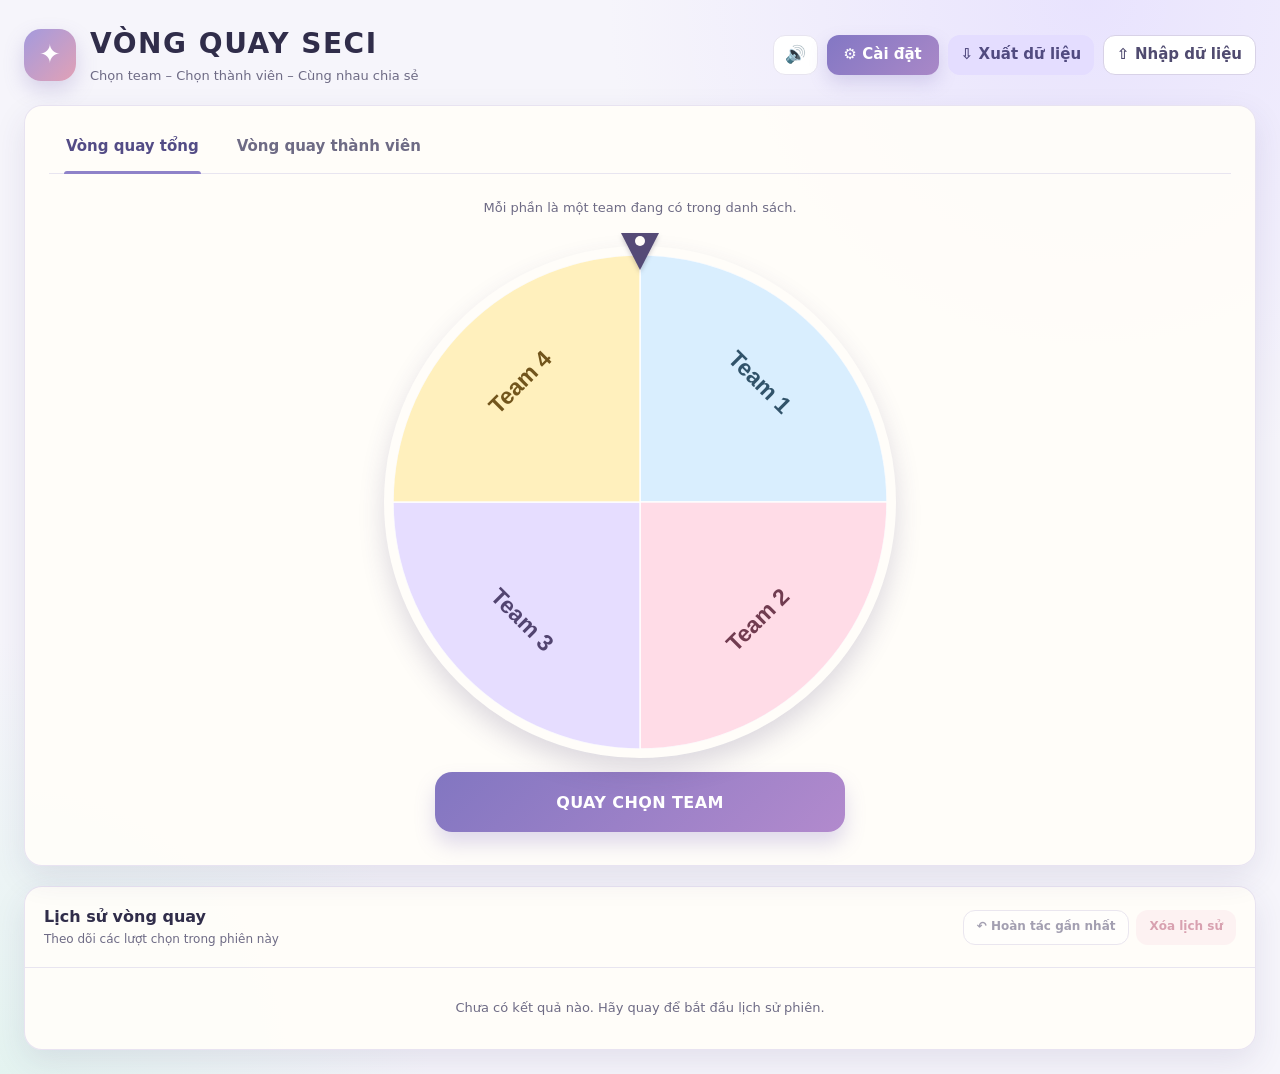
==== commit f407431a: "Increase wheel label size" ====
--- a/index.html
+++ b/index.html
@@ -80,6 +80,11 @@
     .team-card.selected { border-color: #afa5de; box-shadow: 0 0 0 3px rgba(164, 154, 221, .15); }
     .team-top { display: flex; align-items: center; gap: 8px; padding: 10px; }
     .team-collapse { flex: 1; display: flex; align-items: center; gap: 9px; min-width: 0; background: transparent; border: 0; text-align: left; padding: 0; }
+    .entity-avatar { position: relative; flex: 0 0 auto; width: 34px; height: 34px; display: grid; place-items: center; overflow: hidden; padding: 0; border: 1px solid rgba(119, 103, 177, .16); border-radius: 11px; color: #675d9b; background: linear-gradient(145deg, #eeeaff, #fbeaf1); font-size: 13px; font-weight: 900; }
+    .entity-avatar.member-avatar { width: 27px; height: 27px; border-radius: 9px; font-size: 11px; }
+    .entity-avatar img { width: 100%; height: 100%; display: block; object-fit: cover; }
+    .entity-avatar::after { content: "+"; position: absolute; right: -1px; bottom: -1px; width: 14px; height: 14px; display: grid; place-items: center; border-radius: 7px 0 0 0; color: white; background: rgba(70, 60, 105, .82); font-size: 11px; line-height: 1; opacity: 0; transition: opacity .18s; }
+    .entity-avatar:hover::after, .entity-avatar:focus-visible::after { opacity: 1; }
     .chevron { color: var(--muted); font-size: 11px; width: 12px; transition: transform .2s; }
     .is-collapsed .chevron { transform: rotate(-90deg); }
     .team-name { overflow: hidden; text-overflow: ellipsis; white-space: nowrap; font-weight: 800; font-size: 14px; }
@@ -88,9 +93,11 @@
     .mini-button { width: 29px; height: 29px; display: grid; place-items: center; border: 0; border-radius: 8px; background: transparent; color: var(--muted); font-size: 14px; }
     .mini-button:hover { background: #f4f1fb; color: var(--lavender); }
     .mini-button.delete:hover { background: #fbe8ed; color: var(--danger); }
+    .photo-button { flex: 0 0 auto; min-height: 28px; padding: 0 7px; border: 1px solid #ded8f0; border-radius: 8px; color: #5b5291; background: #f3f0fd; font-size: 11px; font-weight: 850; white-space: nowrap; }
+    .photo-button:hover { border-color: #b9addf; background: #ebe6fc; }
+    .image-tip { margin: 0 12px 8px; padding: 9px 10px; border: 1px dashed #cabfec; border-radius: 10px; color: #5c5680; background: #f8f5ff; font-size: 12px; line-height: 1.45; }
     .member-list { padding: 0 10px 9px 30px; }
-    .member-row { display: flex; align-items: center; min-height: 32px; gap: 6px; color: #58546e; font-size: 13px; }
-    .member-dot { height: 6px; width: 6px; border-radius: 50%; background: #b3a9df; flex: 0 0 auto; }
+    .member-row { display: flex; align-items: center; min-height: 36px; gap: 6px; color: #58546e; font-size: 13px; }
     .member-name { flex: 1; overflow: hidden; white-space: nowrap; text-overflow: ellipsis; }
     .member-empty { color: #9994aa; font-size: 12px; padding: 4px 0; }
     .add-member { width: 100%; margin: 7px 0 1px; min-height: 31px; color: #5c5493; font-size: 12px; font-weight: 800; background: #f3f0fd; border: 0; border-radius: 9px; }
@@ -164,11 +171,16 @@
     .modal-backdrop { z-index: 50; position: fixed; inset: 0; display: none; align-items: center; justify-content: center; padding: 18px; background: rgba(42, 37, 62, .38); backdrop-filter: blur(3px); }
     .modal-backdrop.is-open { display: flex; animation: fade .2s ease; }
     .modal { width: min(100%, 500px); padding: 26px; border-radius: 22px; background: #fffdf9; box-shadow: 0 24px 70px rgba(38, 31, 66, .25); animation: pop .28s cubic-bezier(.2,.8,.2,1); }
+    .result-modal { max-height: calc(100vh - 36px); overflow-y: auto; }
     .modal.small { width: min(100%, 420px); }
     .modal-kicker { color: #8277b3; font-size: 12px; text-align: center; font-weight: 900; letter-spacing: .12em; text-transform: uppercase; }
     .modal-result { margin: 9px 0 2px; text-align: center; font-size: clamp(25px, 5vw, 34px); line-height: 1.16; font-weight: 900; overflow-wrap: anywhere; }
     .modal-detail { margin: 8px 0 23px; text-align: center; color: var(--muted); }
-    .result-symbol { width: 64px; height: 64px; display: grid; place-items: center; margin: -52px auto 14px; border-radius: 20px; background: linear-gradient(135deg, #a79cdb, #e69db5); color: white; font-size: 31px; box-shadow: 0 10px 20px rgba(126, 105, 179, .3); }
+    .result-symbol { width: 76px; height: 76px; display: grid; place-items: center; margin: -60px auto 14px; overflow: hidden; border: 4px solid #fffdf9; border-radius: 24px; background: linear-gradient(135deg, #a79cdb, #e69db5); color: white; font-size: 31px; box-shadow: 0 10px 20px rgba(126, 105, 179, .3); }
+    .result-symbol[hidden] { display: none; }
+    .result-symbol.has-image { width: min(180px, 70vw); height: min(210px, 32vh); margin: 0 auto 16px; border-radius: 24px; background: #f5f3fa; }
+    .result-symbol.has-image.member-image { width: min(290px, 78vw); height: min(360px, 46vh); }
+    .result-symbol img { width: 100%; height: 100%; display: block; object-fit: contain; }
     .modal-actions { display: flex; justify-content: center; flex-wrap: wrap; gap: 9px; }
     .modal-actions button { min-height: 42px; }
     #settingsBackdrop { z-index: 45; }
@@ -281,8 +293,8 @@
   </main>
 
   <div id="resultBackdrop" class="modal-backdrop" aria-hidden="true">
-    <section class="modal" role="dialog" aria-modal="true" aria-labelledby="resultTitle">
-      <div class="result-symbol" aria-hidden="true">✦</div>
+    <section class="modal result-modal" role="dialog" aria-modal="true" aria-labelledby="resultTitle">
+      <div id="resultVisual" class="result-symbol" aria-hidden="true"><img id="resultImage" alt="" hidden /><span id="resultFallback">✦</span></div>
       <p id="resultKicker" class="modal-kicker">Kết quả vòng quay</p>
       <h2 id="resultTitle" class="modal-result"></h2>
       <p id="resultDetail" class="modal-detail"></p>
@@ -316,6 +328,7 @@
               <p id="teamSummary" class="panel-subtitle">0 team</p>
             </div>
           </div>
+          <p class="image-tip"><strong>Ảnh thành viên:</strong> nhấn nút <strong>📷 Ảnh</strong> cạnh tên từng người.</p>
           <div id="teamList" class="team-list"></div>
           <div class="add-team-wrap"><button id="addTeamButton" class="primary-button" type="button">＋ Thêm team</button></div>
           <div class="manage-tools">
@@ -347,6 +360,7 @@
       </div>
     </section>
   </div>
+  <input id="entityImageInput" class="file-input" type="file" accept="image/png,image/jpeg,image/webp" />
   <div id="toast" class="toast" role="status" aria-live="polite"></div>
 
   <script>
@@ -368,19 +382,20 @@
       availableCounter: $('#availableCounter'), restoreAll: $('#restoreAllButton'), history: $('#historyContent'),
       undo: $('#undoButton'), clearHistory: $('#clearHistoryButton'), sound: $('#soundButton'), export: $('#exportButton'),
       import: $('#importButton'), importInput: $('#importInput'), resultBackdrop: $('#resultBackdrop'), resultKicker: $('#resultKicker'),
-      resultTitle: $('#resultTitle'), resultDetail: $('#resultDetail'), resultActions: $('#resultActions'),
+      resultTitle: $('#resultTitle'), resultDetail: $('#resultDetail'), resultActions: $('#resultActions'), resultVisual: $('#resultVisual'), resultImage: $('#resultImage'), resultFallback: $('#resultFallback'),
       dialogBackdrop: $('#dialogBackdrop'), dialogTitle: $('#dialogTitle'), dialogMessage: $('#dialogMessage'),
       dialogLabel: $('#dialogLabel'), dialogInput: $('#dialogInput'), dialogError: $('#dialogError'), dialogActions: $('#dialogActions'), toast: $('#toast'),
-      logoButton: $('#logoButton'), logoInput: $('#logoInput'), brandLogo: $('#brandLogo')
+      logoButton: $('#logoButton'), logoInput: $('#logoInput'), brandLogo: $('#brandLogo'), entityImageInput: $('#entityImageInput')
     };
 
     const uid = () => (window.crypto && window.crypto.randomUUID ? window.crypto.randomUUID() : `${Date.now()}-${Math.random().toString(16).slice(2)}`);
     const normalizeText = (value) => String(value || '').trim().replace(/\s+/g, ' ');
     const nameKey = (value) => normalizeText(value).toLocaleLowerCase('vi');
     const memberKey = (teamId, memberId) => `${teamId}:${memberId}`;
+    const normalizeImageData = (value, maxLength = 500000) => typeof value === 'string' && /^data:image\/(png|jpeg|webp);base64,/i.test(value) && value.length <= maxLength ? value : '';
     const makeSamples = () => Array.from({ length: 4 }, (_, teamIndex) => ({
-      id: uid(), name: `Team ${teamIndex + 1}`,
-      members: Array.from({ length: 3 }, (_, memberIndex) => ({ id: uid(), name: `Thành viên ${memberIndex + 1}` }))
+      id: uid(), name: `Team ${teamIndex + 1}`, imageData: '',
+      members: Array.from({ length: 3 }, (_, memberIndex) => ({ id: uid(), name: `Thành viên ${memberIndex + 1}`, imageData: '' }))
     }));
     const initialState = () => ({
       teams: makeSamples(), history: [], excludedTeams: [], excludedMembers: [],
@@ -417,9 +432,9 @@
           const memberId = typeof member.id === 'string' && /^[A-Za-z0-9_-]+$/.test(member.id) ? member.id : uid();
           if (seenMemberIds.has(memberId)) throw new Error(`Team ${teamName} có mã thành viên bị trùng.`);
           seenMemberIds.add(memberId);
-          return { id: memberId, name: memberName };
+          return { id: memberId, name: memberName, imageData: normalizeImageData(member && member.imageData) };
         }) : [];
-        return { id: teamId, name: teamName, members };
+        return { id: teamId, name: teamName, imageData: normalizeImageData(team && team.imageData), members };
       });
       const teamIds = new Set(teams.map(t => t.id));
       const validTeamId = (id) => typeof id === 'string' && teamIds.has(id);
@@ -441,7 +456,7 @@
         settings: {
           excludeAfterSpin: Boolean(source.settings && source.settings.excludeAfterSpin),
           sound: !(source.settings && source.settings.sound === false),
-          logoData: source.settings && typeof source.settings.logoData === 'string' && /^data:image\/(png|jpeg|webp);base64,/i.test(source.settings.logoData) && source.settings.logoData.length < 2000000 ? source.settings.logoData : ''
+          logoData: normalizeImageData(source.settings && source.settings.logoData, 2000000)
         },
         rotations: { team: Number(source.rotations && source.rotations.team) || 0, member: Number(source.rotations && source.rotations.member) || 0 }
       };
@@ -452,6 +467,7 @@
     let openDialog = null;
     let toastTimer = null;
     let audioContext = null;
+    let pendingImageTarget = null;
     const collapsedTeams = new Set();
     let activeResultRecord = null;
 
@@ -495,6 +511,14 @@
 
     function setButtonDisabled(button, disabled) { button.disabled = disabled; }
 
+    function memberAvatarMarkup(item, teamId, memberId, disabled) {
+      const content = item.imageData
+        ? `<img src="${escapeHtml(item.imageData)}" alt="" />`
+        : `<span>${escapeHtml(Array.from(item.name)[0] || '?')}</span>`;
+      const verb = item.imageData ? 'Đổi ảnh' : 'Thêm ảnh';
+      return `<button class="entity-avatar member-avatar" type="button" data-action="image-member" data-team-id="${teamId}" data-member-id="${memberId}" title="${verb} cho ${escapeHtml(item.name)}" aria-label="${verb} cho ${escapeHtml(item.name)}" ${disabled ? 'disabled' : ''}>${content}</button>`;
+    }
+
     function renderTeams() {
       const disabled = isDisabled();
       els.teamSummary.textContent = `${state.teams.length} team · ${state.teams.reduce((sum, team) => sum + team.members.length, 0)} thành viên`;
@@ -505,7 +529,8 @@
           const collapsed = collapsedTeams.has(team.id);
           const selected = team.id === state.selectedTeamId ? ' selected' : '';
           const memberRows = team.members.length ? team.members.map(member => `
-            <div class="member-row" title="${escapeHtml(member.name)}"><span class="member-dot"></span><span class="member-name">${escapeHtml(member.name)}</span>
+            <div class="member-row" title="${escapeHtml(member.name)}">${memberAvatarMarkup(member, team.id, member.id, disabled)}<span class="member-name">${escapeHtml(member.name)}</span>
+              <button class="photo-button" type="button" data-action="image-member" data-team-id="${team.id}" data-member-id="${member.id}" title="${member.imageData ? 'Đổi ảnh' : 'Thêm ảnh'} cho ${escapeHtml(member.name)}" ${disabled ? 'disabled' : ''}>📷 Ảnh</button>
               <button class="mini-button" type="button" data-action="rename-member" data-team-id="${team.id}" data-member-id="${member.id}" title="Sửa tên thành viên" aria-label="Sửa ${escapeHtml(member.name)}" ${disabled ? 'disabled' : ''}>✎</button>
               <button class="mini-button delete" type="button" data-action="delete-member" data-team-id="${team.id}" data-member-id="${member.id}" title="Xóa thành viên" aria-label="Xóa ${escapeHtml(member.name)}" ${disabled ? 'disabled' : ''}>×</button>
             </div>`).join('') : '<div class="member-empty">Chưa có thành viên.</div>';
@@ -537,7 +562,9 @@
       els.wheelEmpty.hidden = items.length > 0;
       if (!items.length) { ctx.fillStyle = '#f5f3fa'; ctx.beginPath(); ctx.arc(center, center, radius, 0, Math.PI * 2); ctx.fill(); return; }
       const segment = (Math.PI * 2) / items.length;
-      const labelFont = items.length > 12 ? 10 : items.length > 8 ? 11 : items.length > 5 ? 13 : 15;
+      const wheelScale = Math.max(.86, Math.min(1.08, size / 480));
+      const labelFontBase = items.length > 12 ? 15 : items.length > 8 ? 17 : items.length > 5 ? 19 : 22;
+      const labelFont = Math.round(labelFontBase * wheelScale);
       items.forEach((item, index) => {
         const start = -Math.PI / 2 + index * segment; const end = start + segment;
         ctx.beginPath(); ctx.moveTo(center, center); ctx.arc(center, center, radius, start, end); ctx.closePath(); ctx.fillStyle = COLORS[index % COLORS.length]; ctx.fill();
@@ -548,7 +575,7 @@
         let textAngle = (middle + Math.PI / 2) % (Math.PI * 2);
         if (textAngle > Math.PI / 2 && textAngle < Math.PI * 1.5) textAngle += Math.PI;
         ctx.rotate(textAngle);
-        ctx.fillStyle = TEXT_COLORS[index % TEXT_COLORS.length]; ctx.font = `800 ${labelFont}px "Segoe UI", "Noto Sans", Arial, sans-serif`; ctx.textAlign = 'center'; ctx.textBaseline = 'middle';
+        ctx.fillStyle = TEXT_COLORS[index % TEXT_COLORS.length]; ctx.font = `900 ${labelFont}px "Segoe UI", "Noto Sans", Arial, sans-serif`; ctx.textAlign = 'center'; ctx.textBaseline = 'middle';
         const charLimit = items.length > 10 ? 10 : items.length > 6 ? 16 : 25;
         ctx.fillText(truncate(item.name, charLimit), 0, 0, radius * .54);
         ctx.restore();
@@ -630,6 +657,56 @@
       };
       reader.readAsDataURL(file);
     }
+
+    function resolveImageTarget(target) {
+      if (!target) return null;
+      const team = teamById(target.teamId);
+      return target.type === 'team' ? team : memberById(team, target.memberId);
+    }
+
+    function requestEntityImage(type, teamId, memberId = '') {
+      if (!ensureNotSpinning()) return;
+      const target = { type, teamId, memberId }; const entity = resolveImageTarget(target);
+      if (!entity) return;
+      pendingImageTarget = target;
+      if (!entity.imageData) { els.entityImageInput.click(); return; }
+      openDialog = { kind: 'image' }; els.dialogTitle.textContent = `Ảnh của ${entity.name}`;
+      els.dialogMessage.textContent = 'Bạn có thể chọn ảnh khác hoặc xóa ảnh hiện tại.';
+      els.dialogInput.hidden = true; els.dialogLabel.hidden = true; els.dialogError.textContent = ''; els.dialogActions.innerHTML = '';
+      els.dialogActions.append(button('Hủy', 'outline-button', () => { pendingImageTarget = null; closeDialog(); }));
+      els.dialogActions.append(button('Xóa ảnh', 'danger-button', () => {
+        closeDialog(); pendingImageTarget = null; entity.imageData = ''; persist(); render(); showToast(`Đã xóa ảnh của ${entity.name}.`);
+      }));
+      els.dialogActions.append(button('Chọn ảnh khác', 'primary-button', () => { closeDialog(); els.entityImageInput.click(); }));
+      els.dialogBackdrop.classList.add('is-open'); els.dialogBackdrop.setAttribute('aria-hidden', 'false');
+    }
+
+    function uploadEntityImage(file) {
+      const target = pendingImageTarget; pendingImageTarget = null;
+      if (!file || !target) return;
+      if (!['image/png', 'image/jpeg', 'image/webp'].includes(file.type)) { showToast('Vui lòng chọn ảnh PNG, JPG hoặc WebP.', 'error'); return; }
+      if (file.size > 5 * 1024 * 1024) { showToast('Ảnh không được lớn hơn 5 MB.', 'error'); return; }
+      const reader = new FileReader();
+      reader.onerror = () => showToast('Không thể đọc ảnh đã chọn.', 'error');
+      reader.onload = () => {
+        const image = new Image();
+        image.onerror = () => showToast('File ảnh không hợp lệ.', 'error');
+        image.onload = () => {
+          const entity = resolveImageTarget(target); if (!entity) { showToast('Team hoặc thành viên không còn tồn tại.', 'error'); return; }
+          const maxDimension = 520; const imageScale = Math.min(1, maxDimension / Math.max(image.naturalWidth, image.naturalHeight));
+          const canvas = document.createElement('canvas'); canvas.width = Math.max(1, Math.round(image.naturalWidth * imageScale)); canvas.height = Math.max(1, Math.round(image.naturalHeight * imageScale));
+          const context = canvas.getContext('2d'); context.drawImage(image, 0, 0, canvas.width, canvas.height);
+          const imageData = canvas.toDataURL('image/webp', .8);
+          if (!normalizeImageData(imageData)) { showToast('Không thể tối ưu ảnh này. Hãy thử ảnh khác.', 'error'); return; }
+          const previousImage = entity.imageData; entity.imageData = imageData;
+          try { persist(); }
+          catch (_) { entity.imageData = previousImage; showToast('Bộ nhớ trình duyệt không còn đủ chỗ cho ảnh mới.', 'error'); return; }
+          render(); showToast(`Đã cập nhật ảnh của ${entity.name}.`);
+        };
+        image.src = reader.result;
+      };
+      reader.readAsDataURL(file);
+    }
     function ensureNotSpinning() { if (spinning) { showToast('Vui lòng chờ vòng quay kết thúc.', 'error'); return false; } return true; }
 
     function getAudioContext() {
@@ -742,12 +819,19 @@
     }
 
     function releaseConfetti() {
-      const colors = ['#9a8fd3', '#eca6bc', '#8cc5ab', '#f0c55c', '#76b7dc'];
-      for (let i = 0; i < 45; i++) {
-        const piece = document.createElement('i'); piece.className = 'confetti-piece'; piece.style.left = `${Math.random() * 100}vw`; piece.style.background = colors[i % colors.length];
-        piece.style.setProperty('--drift', `${(Math.random() - .5) * 240}px`); piece.style.setProperty('--fall-time', `${1.7 + Math.random() * 1.4}s`);
-        document.body.appendChild(piece); piece.addEventListener('animationend', () => piece.remove());
-      }
+      const colors = ['#9a8fd3', '#eca6bc', '#8cc5ab', '#f0c55c', '#76b7dc', '#f28d78', '#ffffff'];
+      const launchWave = (count, delay) => setTimeout(() => {
+        for (let i = 0; i < count; i++) {
+          const piece = document.createElement('i'); const width = 6 + Math.random() * 8;
+          piece.className = 'confetti-piece'; piece.style.left = `${Math.random() * 100}vw`; piece.style.background = colors[i % colors.length];
+          piece.style.width = `${width}px`; piece.style.height = `${width * (.75 + Math.random() * 1.2)}px`;
+          piece.style.borderRadius = i % 4 === 0 ? '50%' : `${1 + Math.random() * 3}px`;
+          if (i % 9 === 0) piece.style.clipPath = 'polygon(50% 0,61% 35%,98% 35%,68% 57%,79% 100%,50% 72%,21% 100%,32% 57%,2% 35%,39% 35%)';
+          piece.style.setProperty('--drift', `${(Math.random() - .5) * 420}px`); piece.style.setProperty('--fall-time', `${2 + Math.random() * 2.2}s`);
+          document.body.appendChild(piece); piece.addEventListener('animationend', () => piece.remove());
+        }
+      }, delay);
+      launchWave(70, 0); launchWave(55, 320); launchWave(40, 680);
     }
 
     function closeResult() { els.resultBackdrop.classList.remove('is-open'); els.resultBackdrop.setAttribute('aria-hidden', 'true'); activeResultRecord = null; }
@@ -759,6 +843,11 @@
     function button(label, className, handler, disabled = false) { const b = document.createElement('button'); b.type = 'button'; b.className = className; b.textContent = label; b.disabled = disabled; b.addEventListener('click', handler); return b; }
     function showResult(record) {
       activeResultRecord = record; const isTeam = record.type === 'team';
+      const resultTeam = teamById(record.teamId); const resultEntity = isTeam ? null : memberById(resultTeam, record.resultId);
+      const resultImage = !isTeam && resultEntity && resultEntity.imageData;
+      els.resultVisual.hidden = isTeam;
+      els.resultVisual.classList.toggle('has-image', Boolean(resultImage)); els.resultVisual.classList.toggle('member-image', Boolean(resultImage) && !isTeam); els.resultImage.hidden = !resultImage; els.resultFallback.hidden = Boolean(resultImage);
+      if (resultImage) els.resultImage.src = resultImage; else els.resultImage.removeAttribute('src');
       els.resultKicker.textContent = isTeam ? 'Team được chọn' : 'Người được chọn';
       els.resultTitle.textContent = record.resultName;
       els.resultDetail.textContent = isTeam ? 'Sẵn sàng chọn thành viên của team này.' : `${record.teamName} · Một lựa chọn mới cho buổi SECI.`;
@@ -809,7 +898,7 @@
       if (!ensureNotSpinning()) return;
       showPrompt({ title: 'Thêm team mới', message: 'Nhập tên để tạo team mới.', label: 'Tên team', confirmLabel: 'Tạo team',
         validate: name => !name ? 'Tên team không được để trống.' : hasTeamName(name) ? 'Tên team này đã tồn tại.' : true,
-        onConfirm: name => updateData(() => state.teams.push({ id: uid(), name, members: [] }), `Đã tạo ${name}.`) });
+        onConfirm: name => updateData(() => state.teams.push({ id: uid(), name, imageData: '', members: [] }), `Đã tạo ${name}.`) });
     }
     function renameTeam(teamId) {
       const team = teamById(teamId); if (!team || !ensureNotSpinning()) return;
@@ -826,7 +915,7 @@
       const team = teamById(teamId); if (!team || !ensureNotSpinning()) return;
       showPrompt({ title: 'Thêm thành viên', message: `Thêm người vào ${team.name}.`, label: 'Tên thành viên', confirmLabel: 'Thêm',
         validate: name => !name ? 'Tên thành viên không được để trống.' : team.members.some(member => nameKey(member.name) === nameKey(name)) ? 'Tên này đã có trong team.' : true,
-        onConfirm: name => updateData(() => team.members.push({ id: uid(), name }), `Đã thêm ${name}.`) });
+        onConfirm: name => updateData(() => team.members.push({ id: uid(), name, imageData: '' }), `Đã thêm ${name}.`) });
     }
     function renameMember(teamId, memberId) {
       const team = teamById(teamId); const member = memberById(team, memberId); if (!team || !member || !ensureNotSpinning()) return;
@@ -844,6 +933,7 @@
       const control = event.target.closest('[data-action]'); if (!control) return;
       const { action, teamId, memberId } = control.dataset;
       if (action === 'collapse') { collapsedTeams.has(teamId) ? collapsedTeams.delete(teamId) : collapsedTeams.add(teamId); renderTeams(); return; }
+      if (action === 'image-member') requestEntityImage('member', teamId, memberId);
       if (action === 'rename-team') renameTeam(teamId); if (action === 'delete-team') deleteTeam(teamId); if (action === 'add-member') addMember(teamId);
       if (action === 'rename-member') renameMember(teamId, memberId); if (action === 'delete-member') deleteMember(teamId, memberId);
     }
@@ -965,7 +1055,7 @@
     }
     function exportData() {
       if (!ensureNotSpinning()) return;
-      const payload = { version: 1, exportedAt: new Date().toISOString(), data: state }; const blob = new Blob([JSON.stringify(payload, null, 2)], { type: 'application/json' });
+      const payload = { version: 2, exportedAt: new Date().toISOString(), data: state }; const blob = new Blob([JSON.stringify(payload, null, 2)], { type: 'application/json' });
       const url = URL.createObjectURL(blob); const anchor = document.createElement('a'); anchor.href = url; anchor.download = `vong-quay-seci-${new Date().toISOString().slice(0, 10)}.json`; document.body.appendChild(anchor); anchor.click(); anchor.remove(); URL.revokeObjectURL(url); showToast('Đã xuất file dữ liệu JSON.');
     }
     function importData(file) {
@@ -987,6 +1077,7 @@
     els.excludeSwitch.addEventListener('click', () => { if (!ensureNotSpinning()) return; state.settings.excludeAfterSpin = !state.settings.excludeAfterSpin; persist(); render(); showToast(state.settings.excludeAfterSpin ? 'Đã bật loại kết quả sau khi quay.' : 'Đã tắt loại kết quả sau khi quay.'); });
     els.sound.addEventListener('click', () => { state.settings.sound = !state.settings.sound; persist(); updateSoundButton(); if (state.settings.sound) playSound('result'); });
     els.logoButton.addEventListener('click', () => els.logoInput.click()); els.logoInput.addEventListener('change', event => { uploadLogo(event.target.files[0]); event.target.value = ''; });
+    els.entityImageInput.addEventListener('change', event => { uploadEntityImage(event.target.files[0]); event.target.value = ''; });
     els.export.addEventListener('click', exportData); els.import.addEventListener('click', () => { if (ensureNotSpinning()) els.importInput.click(); }); els.importInput.addEventListener('change', event => { importData(event.target.files[0]); event.target.value = ''; });
     els.resultBackdrop.addEventListener('click', event => { if (event.target === els.resultBackdrop) closeResult(); }); els.dialogBackdrop.addEventListener('click', event => { if (event.target === els.dialogBackdrop) closeDialog(); }); els.settingsBackdrop.addEventListener('click', event => { if (event.target === els.settingsBackdrop) closeSettings(); });
     document.addEventListener('keydown', event => { if (event.key === 'Escape') { if (els.resultBackdrop.classList.contains('is-open')) closeResult(); else if (els.dialogBackdrop.classList.contains('is-open')) closeDialog(); else if (els.settingsBackdrop.classList.contains('is-open')) closeSettings(); } });
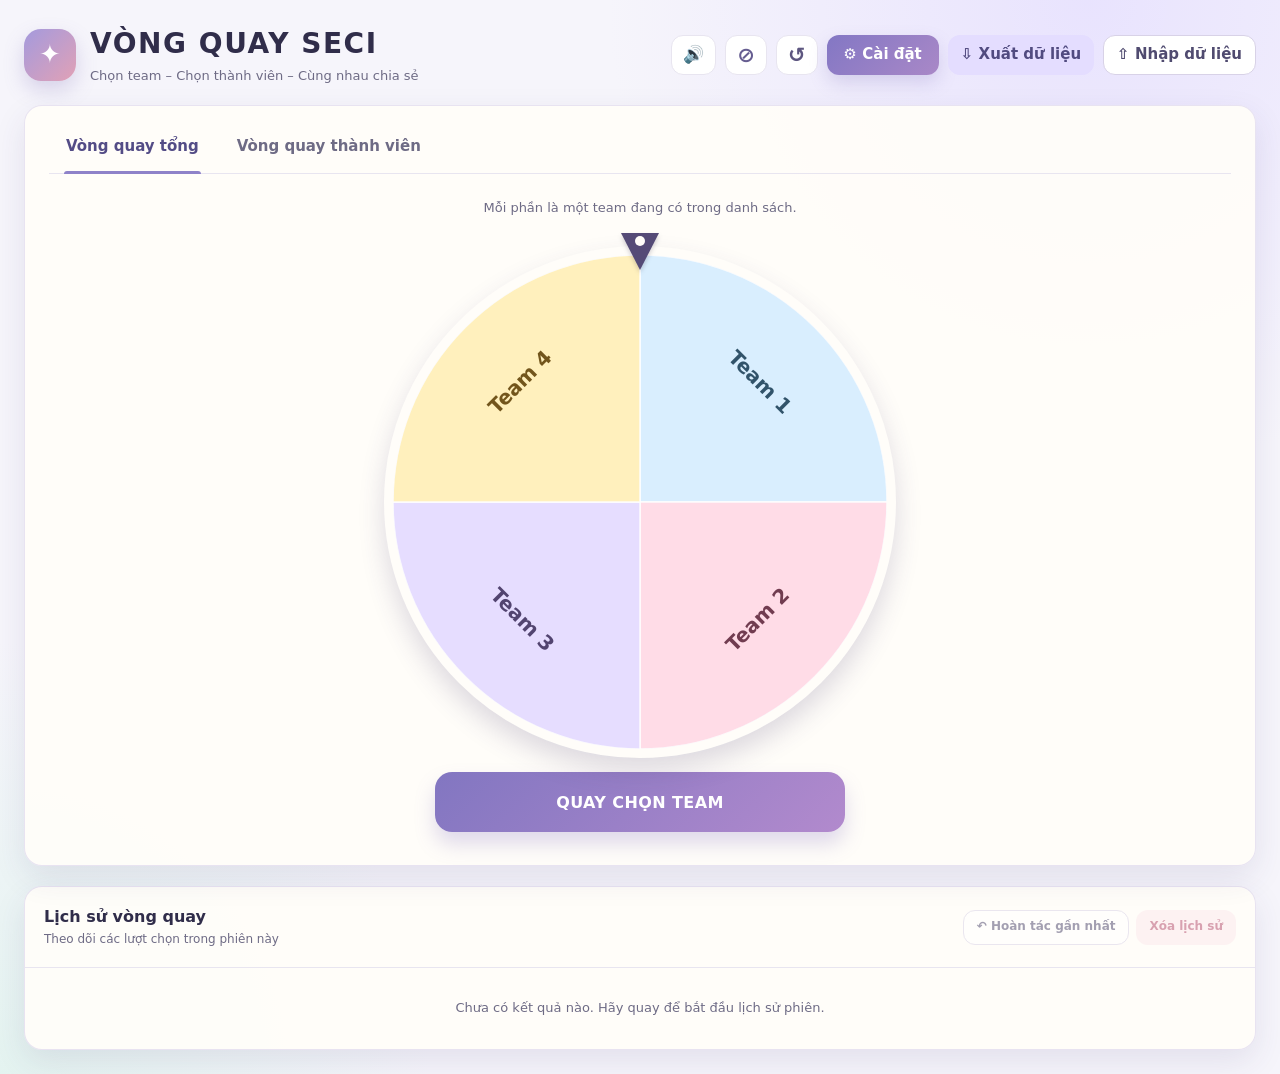
==== commit 0e7d517c: "Refine wheel controls and result UI" ====
--- a/index.html
+++ b/index.html
@@ -136,18 +136,11 @@
     .selected-team-card .eyebrow, .setting-label { color: var(--muted); font-size: 11px; font-weight: 850; letter-spacing: .06em; text-transform: uppercase; }
     .selected-team-name { margin-top: 5px; font-weight: 900; font-size: 18px; overflow-wrap: anywhere; }
     .not-selected { color: var(--muted); font-size: 14px; line-height: 1.6; }
-    .settings-card { padding: 17px; border: 1px solid var(--line); border-radius: 15px; background: #fff; }
-    .setting-row { display: flex; gap: 12px; align-items: center; justify-content: space-between; }
-    .setting-copy { font-weight: 800; font-size: 13px; }
-    .setting-help { color: var(--muted); font-size: 12px; margin-top: 3px; max-width: 200px; }
-    .switch { position: relative; flex: 0 0 auto; width: 46px; height: 26px; border: 0; border-radius: 16px; background: #d9d6e3; padding: 0; transition: background .2s; }
-    .switch::after { content: ""; position: absolute; top: 4px; left: 4px; width: 18px; height: 18px; border-radius: 50%; background: #fff; box-shadow: 0 1px 3px rgba(0,0,0,.16); transition: transform .2s; }
-    .switch.on { background: #7eb89e; }
-    .switch.on::after { transform: translateX(20px); }
+    .toolbar-toggle { color: #665d91; font-size: 21px; }
+    .toolbar-toggle.on { color: #236c58; border-color: #a9d7c6; background: #e2f5ed; }
+    .reset-icon { color: #5d5680; font-size: 21px; }
     .action-stack { display: grid; gap: 8px; }
     .action-stack button { width: 100%; min-height: 39px; font-size: 12px; }
-    .available-counter { padding: 12px 15px; color: #57516e; background: #fff8dd; border: 1px solid #f3e5ad; border-radius: 13px; font-size: 12px; }
-    .available-counter strong { color: #a2711c; }
 
     .history-panel { overflow: hidden; }
     .history-head { display: flex; gap: 12px; align-items: center; justify-content: space-between; padding: 18px 19px; border-bottom: 1px solid var(--line); }
@@ -155,16 +148,14 @@
     .history-actions { display: flex; gap: 7px; }
     .history-actions button { min-height: 35px; font-size: 12px; }
     .history-scroller { overflow-x: auto; }
-    table { width: 100%; border-collapse: collapse; min-width: 660px; }
+    table { width: 100%; border-collapse: collapse; min-width: 570px; }
     th { color: var(--muted); background: #fcfbfe; font-size: 11px; letter-spacing: .04em; text-align: left; text-transform: uppercase; }
     th, td { padding: 12px 15px; border-bottom: 1px solid #efedf4; }
     td { font-size: 13px; }
     tbody tr:last-child td { border-bottom: 0; }
-    .type-chip, .status-chip { display: inline-flex; align-items: center; border-radius: 50px; padding: 4px 8px; font-size: 11px; font-weight: 800; white-space: nowrap; }
+    .type-chip { display: inline-flex; align-items: center; border-radius: 50px; padding: 4px 8px; font-size: 11px; font-weight: 800; white-space: nowrap; }
     .type-team { color: #62529d; background: #eeeaff; }
     .type-member { color: #397d69; background: #e2f5ed; }
-    .status-done { background: #dcf2e9; color: #347966; }
-    .status-pending { background: #f6f1e8; color: #8e794a; }
     .history-empty { padding: 31px; color: var(--muted); text-align: center; font-size: 13px; }
     .history-result { font-weight: 800; max-width: 210px; overflow: hidden; text-overflow: ellipsis; white-space: nowrap; }
 
@@ -178,8 +169,8 @@
     .modal-detail { margin: 8px 0 23px; text-align: center; color: var(--muted); }
     .result-symbol { width: 76px; height: 76px; display: grid; place-items: center; margin: -60px auto 14px; overflow: hidden; border: 4px solid #fffdf9; border-radius: 24px; background: linear-gradient(135deg, #a79cdb, #e69db5); color: white; font-size: 31px; box-shadow: 0 10px 20px rgba(126, 105, 179, .3); }
     .result-symbol[hidden] { display: none; }
-    .result-symbol.has-image { width: min(180px, 70vw); height: min(210px, 32vh); margin: 0 auto 16px; border-radius: 24px; background: #f5f3fa; }
-    .result-symbol.has-image.member-image { width: min(290px, 78vw); height: min(360px, 46vh); }
+    .result-symbol.has-image { --result-image-size: min(180px, 70vw, 32vh); width: var(--result-image-size); height: var(--result-image-size); aspect-ratio: 1; margin: 0 auto 16px; border-radius: 24px; background: #f5f3fa; }
+    .result-symbol.has-image.member-image { --result-image-size: min(290px, 78vw, 46vh); }
     .result-symbol img { width: 100%; height: 100%; display: block; object-fit: contain; }
     .modal-actions { display: flex; justify-content: center; flex-wrap: wrap; gap: 9px; }
     .modal-actions button { min-height: 42px; }
@@ -247,6 +238,8 @@
       </div>
       <div class="top-actions">
         <button id="soundButton" class="icon-button" type="button" title="Bật/tắt âm thanh" aria-label="Bật âm thanh">🔊</button>
+        <button id="excludeSwitch" class="icon-button toolbar-toggle" type="button" aria-pressed="false" title="Loại sau khi quay: Tắt" aria-label="Loại sau khi quay: Tắt">⊘</button>
+        <button id="restoreAllButton" class="icon-button reset-icon" type="button" title="Reset các kết quả đã loại" aria-label="Reset các kết quả đã loại">↺</button>
         <button id="settingsButton" class="primary-button" type="button">⚙ Cài đặt</button>
         <button id="exportButton" class="soft-button" type="button">⇩ Xuất dữ liệu</button>
         <button id="importButton" class="outline-button" type="button">⇧ Nhập dữ liệu</button>
@@ -342,18 +335,7 @@
             <div id="selectedTeamText" class="selected-team-name">Chưa chọn team</div>
             <p id="selectedTeamHint" class="not-selected">Hãy quay vòng tổng để bắt đầu.</p>
           </div>
-          <div class="settings-card">
-            <div class="setting-row">
-              <div>
-                <div class="setting-copy">Loại kết quả sau khi quay</div>
-                <div class="setting-help">Tạm ẩn kết quả ở những lượt quay sau.</div>
-              </div>
-              <button id="excludeSwitch" class="switch" type="button" role="switch" aria-checked="false" aria-label="Loại kết quả sau khi quay"></button>
-            </div>
-          </div>
-          <div id="availableCounter" class="available-counter"></div>
           <div class="action-stack">
-            <button id="restoreAllButton" class="soft-button" type="button">↺ Khôi phục tất cả kết quả</button>
             <button id="startNewButton" class="outline-button" type="button">✦ Bắt đầu phiên mới</button>
           </div>
         </section>
@@ -379,7 +361,7 @@
       teamTab: $('#teamTab'), memberTab: $('#memberTab'), memberTeamPicker: $('#memberTeamPicker'), memberTeamSelect: $('#memberTeamSelect'), wheelCanvas: $('#wheelCanvas'), wheelDisc: $('#wheelDisc'),
       wheelCaption: $('#wheelCaption'), wheelEmpty: $('#wheelEmpty'), spin: $('#spinButton'),
       selectedTeamText: $('#selectedTeamText'), selectedTeamHint: $('#selectedTeamHint'), excludeSwitch: $('#excludeSwitch'),
-      availableCounter: $('#availableCounter'), restoreAll: $('#restoreAllButton'), history: $('#historyContent'),
+      restoreAll: $('#restoreAllButton'), history: $('#historyContent'),
       undo: $('#undoButton'), clearHistory: $('#clearHistoryButton'), sound: $('#soundButton'), export: $('#exportButton'),
       import: $('#importButton'), importInput: $('#importInput'), resultBackdrop: $('#resultBackdrop'), resultKicker: $('#resultKicker'),
       resultTitle: $('#resultTitle'), resultDetail: $('#resultDetail'), resultActions: $('#resultActions'), resultVisual: $('#resultVisual'), resultImage: $('#resultImage'), resultFallback: $('#resultFallback'),
@@ -445,7 +427,7 @@
       const history = Array.isArray(source.history) ? source.history.filter(h => h && (h.type === 'team' || h.type === 'member')).map((h) => ({
         id: typeof h.id === 'string' ? h.id : uid(), type: h.type, resultId: String(h.resultId || ''), resultName: normalizeText(h.resultName) || 'Không rõ',
         teamId: String(h.teamId || ''), teamName: normalizeText(h.teamName) || 'Không rõ', time: typeof h.time === 'string' ? h.time : new Date().toISOString(),
-        participated: Boolean(h.participated), eliminated: Boolean(h.eliminated)
+        eliminated: Boolean(h.eliminated)
       })) : [];
       return {
         teams, history, excludedTeams: Array.from(new Set((source.excludedTeams || []).filter(validTeamId))),
@@ -552,8 +534,9 @@
     }
 
     function drawWheel() {
-      const canvas = els.wheelCanvas; const rect = canvas.getBoundingClientRect();
-      const size = Math.max(1, Math.floor(Math.min(rect.width, rect.height))); const scale = Math.min(window.devicePixelRatio || 1, 2);
+      const canvas = els.wheelCanvas;
+      // clientWidth/clientHeight không bị thay đổi khi .wheel-disc đang xoay.
+      const size = Math.max(1, Math.floor(Math.min(canvas.clientWidth, canvas.clientHeight))); const scale = Math.min(window.devicePixelRatio || 1, 2);
       if (!size) return;
       canvas.width = size * scale; canvas.height = size * scale;
       const ctx = canvas.getContext('2d'); ctx.setTransform(scale, 0, 0, scale, 0, 0); ctx.clearRect(0, 0, size, size);
@@ -562,9 +545,8 @@
       els.wheelEmpty.hidden = items.length > 0;
       if (!items.length) { ctx.fillStyle = '#f5f3fa'; ctx.beginPath(); ctx.arc(center, center, radius, 0, Math.PI * 2); ctx.fill(); return; }
       const segment = (Math.PI * 2) / items.length;
-      const wheelScale = Math.max(.86, Math.min(1.08, size / 480));
-      const labelFontBase = items.length > 12 ? 15 : items.length > 8 ? 17 : items.length > 5 ? 19 : 22;
-      const labelFont = Math.round(labelFontBase * wheelScale);
+      // Một cỡ chữ cố định cho mọi trạng thái: trước quay, đang quay và đã dừng.
+      const labelFont = 20;
       items.forEach((item, index) => {
         const start = -Math.PI / 2 + index * segment; const end = start + segment;
         ctx.beginPath(); ctx.moveTo(center, center); ctx.arc(center, center, radius, start, end); ctx.closePath(); ctx.fillStyle = COLORS[index % COLORS.length]; ctx.fill();
@@ -575,7 +557,7 @@
         let textAngle = (middle + Math.PI / 2) % (Math.PI * 2);
         if (textAngle > Math.PI / 2 && textAngle < Math.PI * 1.5) textAngle += Math.PI;
         ctx.rotate(textAngle);
-        ctx.fillStyle = TEXT_COLORS[index % TEXT_COLORS.length]; ctx.font = `900 ${labelFont}px "Segoe UI", "Noto Sans", Arial, sans-serif`; ctx.textAlign = 'center'; ctx.textBaseline = 'middle';
+        ctx.fillStyle = TEXT_COLORS[index % TEXT_COLORS.length]; ctx.font = `900 ${labelFont}px system-ui, -apple-system, "Segoe UI", Roboto, "Noto Sans", Arial, sans-serif`; ctx.textAlign = 'center'; ctx.textBaseline = 'middle';
         const charLimit = items.length > 10 ? 10 : items.length > 6 ? 16 : 25;
         ctx.fillText(truncate(item.name, charLimit), 0, 0, radius * .54);
         ctx.restore();
@@ -608,9 +590,11 @@
       els.spin.disabled = spinning || !items.length;
       els.selectedTeamText.textContent = team ? team.name : 'Chưa chọn team';
       els.selectedTeamHint.textContent = team ? `${team.members.length} thành viên trong team này.` : 'Hãy quay vòng tổng để bắt đầu.';
-      els.excludeSwitch.classList.toggle('on', state.settings.excludeAfterSpin); els.excludeSwitch.setAttribute('aria-checked', String(state.settings.excludeAfterSpin)); els.excludeSwitch.disabled = spinning;
-      const count = isTeam ? `${items.length}/${state.teams.length} team khả dụng` : team ? `${items.length}/${team.members.length} thành viên khả dụng` : 'Chưa có team được chọn';
-      els.availableCounter.innerHTML = `<strong>${count}</strong>${state.settings.excludeAfterSpin ? '<br>Chế độ loại kết quả đang bật.' : '<br>Kết quả có thể được chọn lại.'}`;
+      const exclusionOn = state.settings.excludeAfterSpin;
+      els.excludeSwitch.classList.toggle('on', exclusionOn); els.excludeSwitch.setAttribute('aria-pressed', String(exclusionOn)); els.excludeSwitch.disabled = spinning;
+      els.excludeSwitch.textContent = '⊘';
+      els.excludeSwitch.title = exclusionOn ? 'Đang loại kết quả sau mỗi lượt quay' : 'Bấm để loại kết quả sau mỗi lượt quay';
+      els.excludeSwitch.setAttribute('aria-label', exclusionOn ? 'Loại sau khi quay: Bật' : 'Loại sau khi quay: Tắt');
       drawWheel(); setRotation();
     }
 
@@ -624,9 +608,8 @@
         <td>${index + 1}</td><td><span class="type-chip ${record.type === 'team' ? 'type-team' : 'type-member'}">${record.type === 'team' ? 'Team' : 'Thành viên'}</span></td>
         <td class="history-result" title="${escapeHtml(record.resultName)}">${escapeHtml(record.resultName)}</td>
         <td>${escapeHtml(record.teamName)}</td><td>${formatTime(record.time)}</td>
-        <td><span class="status-chip ${record.participated ? 'status-done' : 'status-pending'}">${record.participated ? 'Đã tham gia' : 'Chưa tham gia'}</span></td>
       </tr>`).join('');
-      els.history.innerHTML = `<table><thead><tr><th>Lượt</th><th>Loại</th><th>Kết quả</th><th>Team liên quan</th><th>Thời gian</th><th>Trạng thái</th></tr></thead><tbody>${rows}</tbody></table>`;
+      els.history.innerHTML = `<table><thead><tr><th>Lượt</th><th>Loại</th><th>Kết quả</th><th>Team liên quan</th><th>Thời gian</th></tr></thead><tbody>${rows}</tbody></table>`;
     }
 
     function render() { renderTeams(); renderWheel(); renderHistory(); updateSoundButton(); renderLogo(); }
@@ -856,17 +839,10 @@
         els.resultActions.append(button('Quay lại', 'outline-button', closeResult));
         els.resultActions.append(button('Quay thành viên của team này', 'primary-button', () => { state.selectedTeamId = record.teamId; state.activeTab = 'member'; persist(); closeResult(); render(); }));
       } else {
-        const already = record.participated;
         els.resultActions.append(button('Quay lại thành viên', 'outline-button', closeResult));
         els.resultActions.append(button('Chọn team tiếp theo', 'soft-button', () => { state.activeTab = 'team'; persist(); closeResult(); render(); }));
-        els.resultActions.append(button(already ? 'Đã đánh dấu tham gia' : 'Đánh dấu đã tham gia', 'primary-button', () => markParticipated(record.id), already));
       }
       els.resultBackdrop.classList.add('is-open'); els.resultBackdrop.setAttribute('aria-hidden', 'false');
-    }
-
-    function markParticipated(recordId) {
-      const record = state.history.find(item => item.id === recordId); if (!record) return;
-      record.participated = true; persist(); renderHistory(); showToast(`Đã đánh dấu ${record.resultName} tham gia.`); showResult(record);
     }
 
     function closeDialog() { els.dialogBackdrop.classList.remove('is-open'); els.dialogBackdrop.setAttribute('aria-hidden', 'true'); openDialog = null; }
@@ -1017,7 +993,7 @@
       const record = {
         id: uid(), type: tab, resultId: selected.id, resultName: selected.name,
         teamId: tab === 'team' ? selected.id : team.id, teamName: tab === 'team' ? selected.name : team.name,
-        time: new Date().toISOString(), participated: false, eliminated: state.settings.excludeAfterSpin
+        time: new Date().toISOString(), eliminated: state.settings.excludeAfterSpin
       };
       if (tab === 'team') state.selectedTeamId = selected.id;
       if (state.settings.excludeAfterSpin) {
